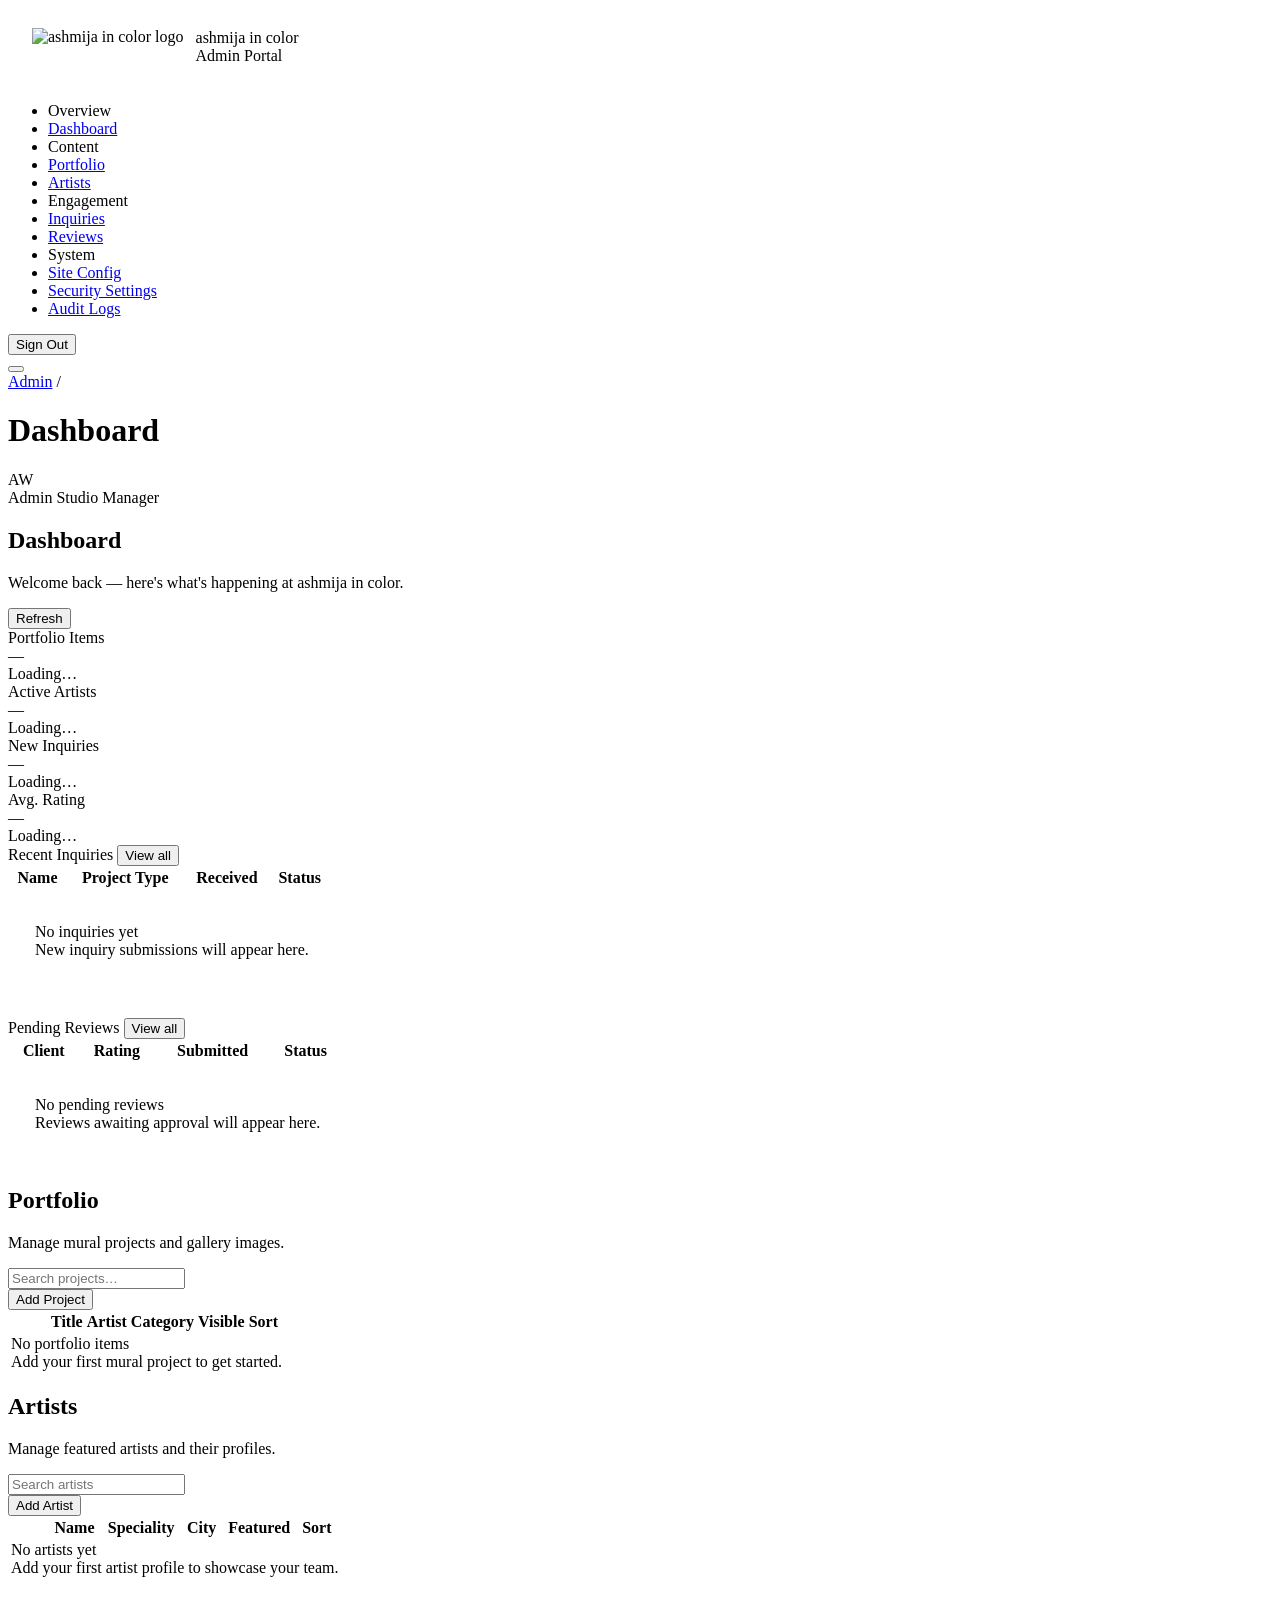
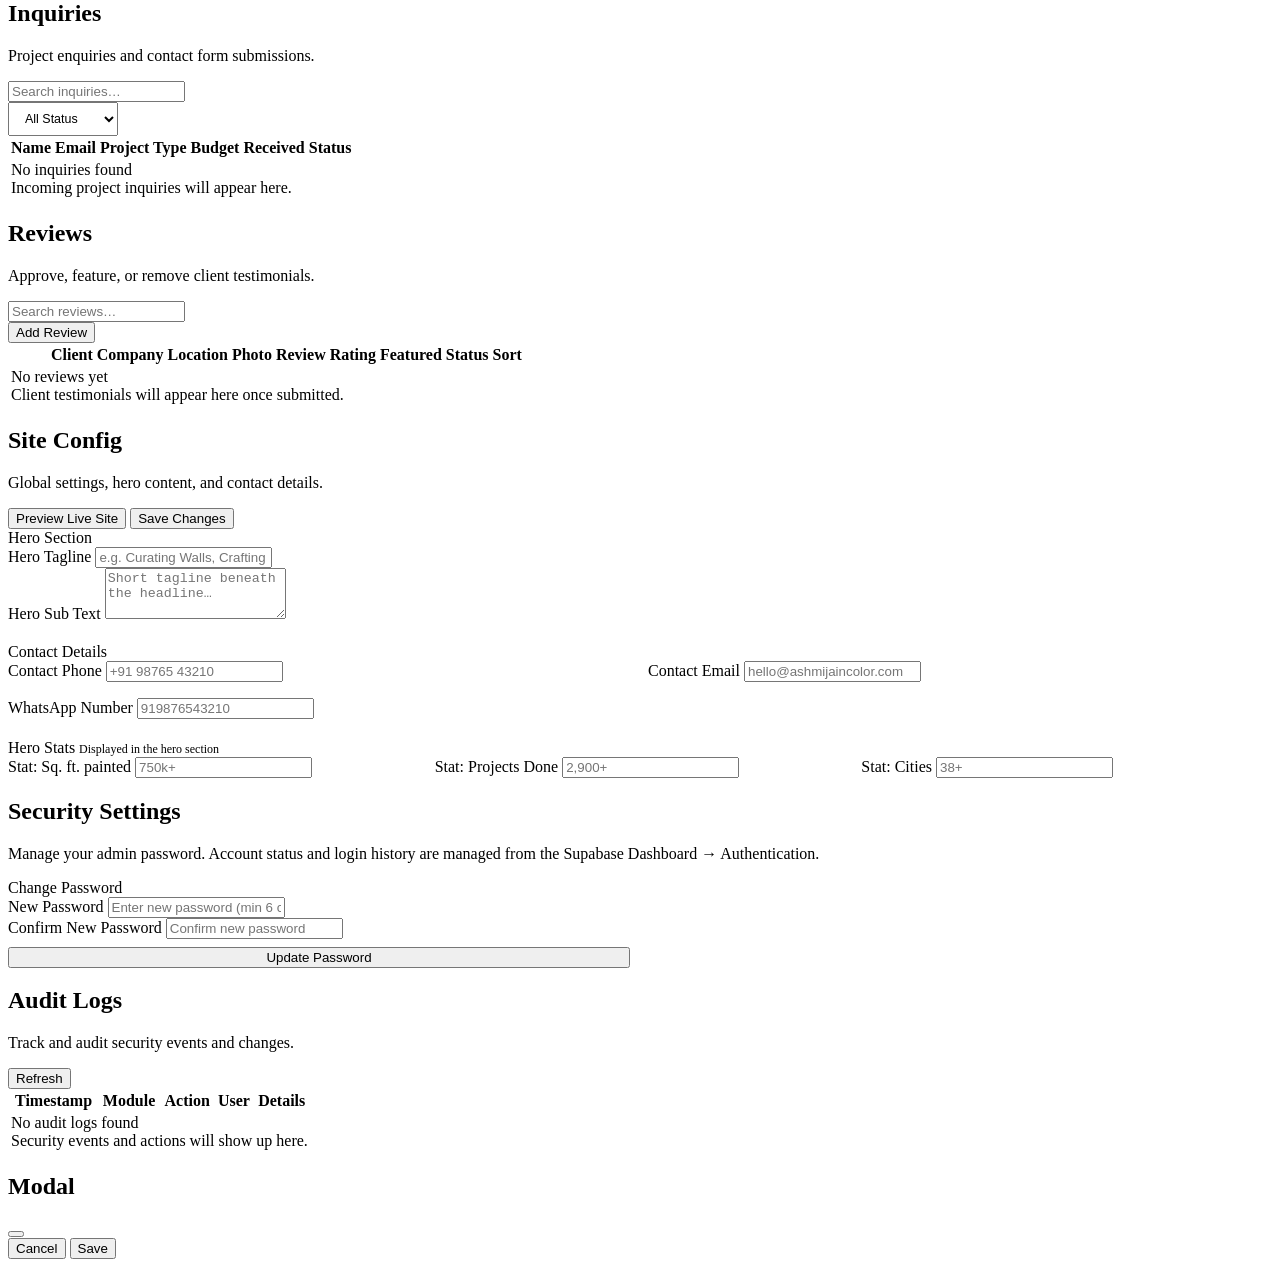
==== frontend/admin/index.html @ 66170b0a "fix: bust cache for admin reviews.js" ====
<!DOCTYPE html>
<html lang="en">
<head>
  <meta charset="UTF-8" />
  <meta name="viewport" content="width=device-width, initial-scale=1.0" />
  <title>ashmija in color Admin</title>
  <link rel="icon" type="image/png" href="../assets/images/logo.png" />

  <!-- Google Fonts -->
  <link rel="preconnect" href="https://fonts.googleapis.com" />
  <link rel="preconnect" href="https://fonts.gstatic.com" crossorigin />
  <link href="https://fonts.googleapis.com/css2?family=Outfit:wght@300;400;500;600;700&family=Playfair+Display:ital,wght@0,400;0,700;1,400;1,700&family=Space+Grotesk:wght@400;500;600;700&display=swap" rel="stylesheet" />

  <!-- Tabler Icons -->
  <link rel="stylesheet" href="https://cdn.jsdelivr.net/npm/@tabler/icons-webfont@latest/tabler-icons.min.css" />

  <!-- Quill.js -->
  <link href="https://cdn.quilljs.com/1.3.7/quill.snow.css" rel="stylesheet" />

  <!-- Cropper.js (vendored locally for manual image cropping in Add Project modal) -->
  <link href="vendor/cropper/cropper.min.css" rel="stylesheet" />

  <!-- Admin CSS -->
  <link rel="stylesheet" href="css/admin.css?v=20260620-faq-form" />

   <script src="vendor/cropper/cropper.min.js" defer></script>
</head>

<body>

  <!-- ================================================================
       LOGIN OVERLAY
       ================================================================ -->
  <div class="login-overlay" id="login-overlay" style="display:none;">
    <div class="login-card" role="main" aria-label="Admin Login">

      <div class="login-logo" style="text-align:center;">
        <img src="../assets/images/logo.png" alt="ashmija in color logo" style="height:55px;width:auto;margin-bottom:12px;display:inline-block;">
        <div class="wordmark">ashmija <span>in color</span> Admin</div>
        <div class="sub">Studio Management Portal</div>
      </div>

      <div class="login-divider"><span>sign in to continue</span></div>

      <div class="login-error" id="login-error" role="alert">
        <i class="ti ti-alert-circle"></i>
        <span id="login-error-msg">Invalid email or password.</span>
      </div>

      <!-- Login Form View -->
      <div id="login-form-view">
        <div class="login-input-wrap">
          <i class="ti ti-mail input-icon"></i>
          <input type="email" id="login-username" placeholder="Email" value="admin@ashmijaincolor.com" autocomplete="username" />
        </div>

        <div class="login-input-wrap" style="position:relative;margin-bottom:12px;">
          <i class="ti ti-lock input-icon"></i>
          <input type="password" id="login-passcode" placeholder="Enter password" autocomplete="current-password" style="padding-right:45px;" />
          <button type="button" id="btn-toggle-password" style="position:absolute;right:15px;top:50%;transform:translateY(-50%);background:none;border:none;color:var(--muted);cursor:pointer;padding:4px;display:flex;align-items:center;justify-content:center;z-index:5;" aria-label="Toggle Password Visibility">
            <i class="ti ti-eye" id="toggle-password-icon" style="font-size:1.15rem;"></i>
          </button>
        </div>

        <div style="text-align:right;margin-top:-6px;margin-bottom:18px;">
          <a href="#" id="link-forgot-passcode" style="font-size:0.8rem;color:#b8933a;text-decoration:none;font-weight:500;">Forgot Password?</a>
        </div>

        <button class="btn-login" id="btn-login" type="button">
          <i class="ti ti-login-2"></i>
          Sign In
        </button>
      </div>

      <!-- Forgot Password View (Hidden by default) -->
      <div id="forgot-passcode-view" style="display:none;text-align:left;">
        <div style="font-weight:600;margin-bottom:15px;text-align:center;font-size:1rem;color:var(--gold);">Reset Password</div>

        <div class="login-input-wrap">
          <i class="ti ti-mail input-icon"></i>
          <input type="email" id="forgot-email" placeholder="admin@ashmijaincolor.com" value="admin@ashmijaincolor.com" />
        </div>

        <button class="btn-login" id="btn-forgot-action" type="button" style="margin-top:10px;">
          Send Reset Link
        </button>

        <div style="text-align:center;margin-top:15px;">
          <a href="#" id="link-back-to-login" style="font-size:0.8rem;color:var(--muted);text-decoration:none;">Back to Login</a>
        </div>
      </div>

    </div>
  </div>
  <!-- /login-overlay -->


  <!-- ================================================================
       SIDEBAR
       ================================================================ -->
  <aside class="admin-sidebar" id="admin-sidebar" role="navigation" aria-label="Admin navigation">

    <div class="sidebar-logo" style="display:flex;align-items:center;gap:12px;padding:20px 24px;">
      <img src="../assets/images/logo.png" alt="ashmija in color logo" style="height:38px;width:auto;flex-shrink:0;">
      <div>
        <div class="logo-wordmark">ashmija <span>in color</span></div>
        <div class="logo-sub">Admin Portal</div>
      </div>
    </div>

    <nav class="sidebar-nav">
      <ul>

        <li class="nav-section-label">Overview</li>

        <li class="nav-item active" data-section="dashboard">
          <a href="#dashboard" onclick="return navigateTo('dashboard')">
            <i class="ti ti-layout-dashboard nav-icon"></i>
            Dashboard
          </a>
        </li>

        <li class="nav-section-label">Content</li>

        <li class="nav-item" data-section="portfolio">
          <a href="#portfolio" onclick="return navigateTo('portfolio')">
            <i class="ti ti-photo-video nav-icon"></i>
            Portfolio
          </a>
        </li>

        <li class="nav-item" data-section="artists">
          <a href="#artists" onclick="return navigateTo('artists')">
            <i class="ti ti-palette nav-icon"></i>
            Artists
          </a>
        </li>

        <li class="nav-section-label">Engagement</li>

        <li class="nav-item" data-section="inquiries">
          <a href="#inquiries" onclick="return navigateTo('inquiries')">
            <i class="ti ti-message-2 nav-icon"></i>
            Inquiries
            <span class="badge badge-warning" id="nav-badge-inquiries" style="margin-left:auto;padding:2px 7px;font-size:0.62rem;display:none;"></span>
          </a>
        </li>

        <li class="nav-item" data-section="reviews">
          <a href="#reviews" onclick="return navigateTo('reviews')">
            <i class="ti ti-star nav-icon"></i>
            Reviews
          </a>
        </li>


        <li class="nav-section-label">System</li>

        <li class="nav-item" data-section="config">
          <a href="#config" onclick="return navigateTo('config')">
            <i class="ti ti-settings nav-icon"></i>
            Site Config
          </a>
        </li>

        <li class="nav-item" data-section="security">
          <a href="#security" onclick="return navigateTo('security')">
            <i class="ti ti-shield-lock nav-icon"></i>
            Security Settings
          </a>
        </li>

        <li class="nav-item" data-section="audit">
          <a href="#audit" onclick="return navigateTo('audit')">
            <i class="ti ti-history nav-icon"></i>
            Audit Logs
          </a>
        </li>

      </ul>
    </nav><!-- /sidebar-nav -->

    <div class="sidebar-footer">
      <button class="btn-logout" id="btn-logout" type="button">
        <i class="ti ti-logout"></i>
        Sign Out
      </button>
    </div>

  </aside>
  <!-- /admin-sidebar -->

  <!-- Mobile sidebar overlay -->
  <div class="sidebar-overlay hidden" id="sidebar-overlay" onclick="closeSidebar()"></div>


  <!-- ================================================================
       MAIN CONTENT
       ================================================================ -->
  <main class="admin-main" id="admin-main">

    <!-- ── Topbar ── -->
    <header class="admin-topbar glass-header" role="banner">
      <div class="topbar-left">
        <button class="hamburger-btn" id="hamburger-btn" aria-label="Toggle menu" onclick="toggleSidebar()">
          <i class="ti ti-menu-2"></i>
        </button>
        <div class="admin-breadcrumbs">
          <a href="#dashboard" onclick="return navigateTo('dashboard')" class="breadcrumb-link">Admin</a>
          <span class="breadcrumb-separator">/</span>
          <h1 class="topbar-page-title current" id="topbar-title">Dashboard</h1>
        </div>
      </div>

      <div class="topbar-right">
        <div class="topbar-admin-info">
          <div class="admin-avatar" id="admin-avatar">AW</div>
          <div class="admin-name-tag">
            <span class="name" id="admin-display-name">Admin</span>
            <span class="role">Studio Manager</span>
          </div>
        </div>
      </div>
    </header>
    <!-- /admin-topbar -->


    <!-- ── Content ── -->
    <div class="admin-content" id="admin-content">

      <!-- ────────────────────────────────────────
           DASHBOARD SECTION
           ──────────────────────────────────────── -->
      <div id="section-dashboard" class="admin-section active">

        <div class="section-header">
          <div>
            <h2 class="section-title">Dashboard</h2>
            <p class="section-subtitle">Welcome back — here's what's happening at ashmija in color.</p>
          </div>
          <div class="section-actions">
            <button class="btn btn-secondary btn-sm">
              <i class="ti ti-refresh"></i> Refresh
            </button>
          </div>
        </div>

        <div class="stats-grid" id="stats-grid">
          <div class="stat-card">
            <i class="ti ti-photo stat-icon"></i>
            <div class="stat-label">Portfolio Items</div>
            <div class="stat-value" id="stat-portfolio">—</div>
            <div class="stat-delta"><i class="ti ti-trending-up"></i> Loading…</div>
          </div>
          <div class="stat-card">
            <i class="ti ti-palette stat-icon"></i>
            <div class="stat-label">Active Artists</div>
            <div class="stat-value" id="stat-artists">—</div>
            <div class="stat-delta"><i class="ti ti-trending-up"></i> Loading…</div>
          </div>
          <div class="stat-card">
            <i class="ti ti-message-2 stat-icon"></i>
            <div class="stat-label">New Inquiries</div>
            <div class="stat-value" id="stat-inquiries">—</div>
            <div class="stat-delta"><i class="ti ti-clock"></i> Loading…</div>
          </div>
          <div class="stat-card">
            <i class="ti ti-star stat-icon"></i>
            <div class="stat-label">Avg. Rating</div>
            <div class="stat-value" id="stat-rating">—</div>
            <div class="stat-delta"><i class="ti ti-trending-up"></i> Loading…</div>
          </div>
        </div>



        <div class="card" style="margin-bottom:24px;">
          <div class="card-header">
            <span class="card-title">Recent Inquiries</span>
            <button class="btn btn-ghost btn-sm" onclick="navigateTo('inquiries')">
              View all <i class="ti ti-arrow-right"></i>
            </button>
          </div>
          <div class="table-wrap">
            <table>
              <thead>
                <tr>
                  <th>Name</th>
                  <th>Project Type</th>
                  <th>Received</th>
                  <th>Status</th>
                  <th></th>
                </tr>
              </thead>
              <tbody id="dashboard-recent-inquiries">
                <tr>
                  <td colspan="5">
                    <div class="empty-state" style="padding:32px 24px;">
                      <i class="ti ti-inbox empty-icon"></i>
                      <div class="empty-title">No inquiries yet</div>
                      <div class="empty-text">New inquiry submissions will appear here.</div>
                    </div>
                  </td>
                </tr>
              </tbody>
            </table>
          </div>
        </div>

        <div class="card">
          <div class="card-header">
            <span class="card-title">Pending Reviews</span>
            <button class="btn btn-ghost btn-sm" onclick="navigateTo('reviews')">
              View all <i class="ti ti-arrow-right"></i>
            </button>
          </div>
          <div class="table-wrap">
            <table>
              <thead>
                <tr>
                  <th>Client</th>
                  <th>Rating</th>
                  <th>Submitted</th>
                  <th>Status</th>
                  <th></th>
                </tr>
              </thead>
              <tbody id="dashboard-recent-reviews">
                <tr>
                  <td colspan="5">
                    <div class="empty-state" style="padding:32px 24px;">
                      <i class="ti ti-star empty-icon"></i>
                      <div class="empty-title">No pending reviews</div>
                      <div class="empty-text">Reviews awaiting approval will appear here.</div>
                    </div>
                  </td>
                </tr>
              </tbody>
            </table>
          </div>
        </div>

      </div>
      <!-- /#section-dashboard -->

      <!-- ────────────────────────────────────────
           PORTFOLIO SECTION
           ──────────────────────────────────────── -->
      <div id="section-portfolio" class="admin-section">

        <div class="section-header">
          <div>
            <h2 class="section-title">Portfolio</h2>
            <p class="section-subtitle">Manage mural projects and gallery images.</p>
          </div>
          <div class="section-actions">
            <div class="search-bar">
              <i class="ti ti-search"></i>
              <input type="text" placeholder="Search projects…" id="portfolio-search" />
            </div>
            <button class="btn btn-primary btn-sm" id="btn-add-portfolio">
              <i class="ti ti-plus"></i> Add Project
            </button>
          </div>
        </div>

        <div class="card">
          <div class="table-wrap">
            <table>
              <thead>
                <tr>
                  <th style="width:36px;"></th>
                  <th>Title</th>
                  <th>Artist</th>
                  <th>Category</th>
                  <th>Visible</th>
                  <th>Sort</th>
                  <th></th>
                </tr>
              </thead>
              <tbody id="portfolio-table-body">
                <tr>
                  <td colspan="7">
                    <div class="empty-state">
                      <i class="ti ti-photo empty-icon"></i>
                      <div class="empty-title">No portfolio items</div>
                      <div class="empty-text">Add your first mural project to get started.</div>
                    </div>
                  </td>
                </tr>
              </tbody>
            </table>
          </div>
        </div>

      </div>
      <!-- /#section-portfolio -->

      <!-- ----------------------------------------
           ARTISTS SECTION
           ---------------------------------------- -->
      <div id="section-artists" class="admin-section">

        <div class="section-header">
          <div>
            <h2 class="section-title">Artists</h2>
            <p class="section-subtitle">Manage featured artists and their profiles.</p>
          </div>
          <div class="section-actions">
            <div class="search-bar">
              <i class="ti ti-search"></i>
              <input type="text" placeholder="Search artists" id="artists-search" />
            </div>
            <button class="btn btn-primary btn-sm" id="btn-add-artist">
              <i class="ti ti-plus"></i> Add Artist
            </button>
          </div>
        </div>

        <div class="card">
          <div class="table-wrap">
            <table>
              <thead>
                <tr>
                  <th style="width:36px;"></th>
                  <th>Name</th>
                  <th>Speciality</th>
                  <th>City</th>
                  <th>Featured</th>
                  <th>Sort</th>
                  <th></th>
                </tr>
              </thead>
              <tbody id="artists-table-body">
                <tr>
                  <td colspan="7">
                    <div class="empty-state">
                      <i class="ti ti-palette empty-icon"></i>
                      <div class="empty-title">No artists yet</div>
                      <div class="empty-text">Add your first artist profile to showcase your team.</div>
                    </div>
                  </td>
                </tr>
              </tbody>
            </table>
          </div>
        </div>

      </div>
      <!-- /#section-artists -->


      <!-- ----------------------------------------
           INQUIRIES SECTION
           ---------------------------------------- -->
      <div id="section-inquiries" class="admin-section">

        <div class="section-header">
          <div>
            <h2 class="section-title">Inquiries</h2>
            <p class="section-subtitle">Project enquiries and contact form submissions.</p>
          </div>
          <div class="section-actions">
            <div class="search-bar">
              <i class="ti ti-search"></i>
              <input type="text" placeholder="Search inquiries…" id="inquiries-search" />
            </div>
            <select class="form-select btn-sm" id="inquiries-filter" style="width:auto;padding:8px 12px;font-size:0.78rem;">
              <option value="">All Status</option>
              <option value="new">New</option>
              <option value="in_progress">In Progress</option>
              <option value="closed">Closed</option>
            </select>
          </div>
        </div>

        <div class="card">
          <div class="table-wrap">
            <table>
              <thead>
                <tr>
                  <th>Name</th>
                  <th>Email</th>
                  <th>Project Type</th>
                  <th>Budget</th>
                  <th>Received</th>
                  <th>Status</th>
                  <th></th>
                </tr>
              </thead>
              <tbody id="inquiries-table-body">
                <tr>
                  <td colspan="7">
                    <div class="empty-state">
                      <i class="ti ti-message-2 empty-icon"></i>
                      <div class="empty-title">No inquiries found</div>
                      <div class="empty-text">Incoming project inquiries will appear here.</div>
                    </div>
                  </td>
                </tr>
              </tbody>
            </table>
          </div>
        </div>

      </div>
      <!-- /#section-inquiries -->


      <!-- ────────────────────────────────────────
           REVIEWS SECTION
           ──────────────────────────────────────── -->
      <div id="section-reviews" class="admin-section">

        <div class="section-header">
          <div>
            <h2 class="section-title">Reviews</h2>
            <p class="section-subtitle">Approve, feature, or remove client testimonials.</p>
          </div>
          <div class="section-actions">
            <div class="search-bar">
              <i class="ti ti-search"></i>
              <input type="text" placeholder="Search reviews…" id="reviews-search" />
            </div>
            <button class="btn btn-primary btn-sm" id="btn-add-review">
              <i class="ti ti-plus"></i> Add Review
            </button>
          </div>
        </div>

        <div class="card">
          <div class="table-wrap">
            <table>
              <thead>
                <tr>
                  <th style="width:36px;"></th>
                  <th>Client</th>
                  <th>Company</th>
                  <th>Location</th>
                  <th>Photo</th>
                  <th>Review</th>
                  <th>Rating</th>
                  <th>Featured</th>
                  <th>Status</th>
                  <th>Sort</th>
                  <th></th>
                </tr>
              </thead>
              <tbody id="reviews-table-body">
                <tr>
                  <td colspan="11">
                    <div class="empty-state">
                      <i class="ti ti-star empty-icon"></i>
                      <div class="empty-title">No reviews yet</div>
                      <div class="empty-text">Client testimonials will appear here once submitted.</div>
                    </div>
                  </td>
                </tr>
              </tbody>
            </table>
          </div>
        </div>

      </div>
      <!-- /#section-reviews -->



      <!-- ────────────────────────────────────────
           SITE CONFIG SECTION
           ──────────────────────────────────────── -->
      <div id="section-config" class="admin-section">

        <div class="section-header">
          <div>
            <h2 class="section-title">Site Config</h2>
            <p class="section-subtitle">Global settings, hero content, and contact details.</p>
          </div>
          <div class="section-actions">
            <button class="btn btn-ghost btn-sm" id="btn-preview-live">
              <i class="ti ti-external-link"></i> Preview Live Site
            </button>
            <button class="btn btn-primary" id="btn-save-config">
              <i class="ti ti-device-floppy"></i> Save Changes
            </button>
          </div>
        </div>

        <div id="config-warning-banner" style="display:none;margin-bottom:18px;padding:14px 16px;border-left:4px solid #d4882a;background:rgba(244, 211, 98, 0.18);color:#5f4411;border-radius:12px;font-size:0.96rem;">
          You have unsaved changes
        </div>

        <div id="config-sections-container">

          <div class="card" style="margin-bottom:20px;">
            <div class="card-header">
              <span class="card-title">Hero Section</span>
            </div>
            <div class="form-group">
              <label class="form-label">Hero Tagline</label>
              <input type="text" class="form-input" id="config-hero-tagline" placeholder="e.g. Curating Walls, Crafting Ambience." />
            </div>
            <div class="form-group">
              <label class="form-label">Hero Sub Text</label>
              <textarea class="form-textarea" id="config-hero-sub" rows="3" placeholder="Short tagline beneath the headline…"></textarea>
            </div>
          </div>

          <div class="card" style="margin-bottom:20px;">
            <div class="card-header">
              <span class="card-title">Contact Details</span>
            </div>
            <div style="display:grid;grid-template-columns:1fr 1fr;gap:16px;">
              <div class="form-group">
                <label class="form-label">Contact Phone</label>
                <input type="text" class="form-input" id="config-contact-phone" placeholder="+91 98765 43210" />
              </div>
              <div class="form-group">
                <label class="form-label">Contact Email</label>
                <input type="text" class="form-input" id="config-contact-email" placeholder="hello@ashmijaincolor.com" />
              </div>
              <div class="form-group" style="grid-column:1/-1;">
                <label class="form-label">WhatsApp Number</label>
                <input type="text" class="form-input" id="config-contact-whatsapp" placeholder="919876543210" />
              </div>
            </div>
          </div>

          <div class="card">
            <div class="card-header">
              <span class="card-title">Hero Stats</span>
              <span style="font-size:0.75rem;color:var(--muted);">Displayed in the hero section</span>
            </div>
            <div style="display:grid;grid-template-columns:repeat(3,1fr);gap:16px;">
              <div class="form-group">
                <label class="form-label">Stat: Sq. ft. painted</label>
                <input type="text" class="form-input" id="config-stat-sqft" placeholder="750k+" />
              </div>
              <div class="form-group">
                <label class="form-label">Stat: Projects Done</label>
                <input type="text" class="form-input" id="config-stat-projects" placeholder="2,900+" />
              </div>
              <div class="form-group">
                <label class="form-label">Stat: Cities</label>
                <input type="text" class="form-input" id="config-stat-cities" placeholder="38+" />
              </div>
            </div>
          </div>

        </div>
        <!-- /config-sections-container -->

      </div>
      <!-- /#section-config -->

      <!-- ────────────────────────────────────────
           SECURITY SETTINGS SECTION
           ──────────────────────────────────────── -->
      <div id="section-security" class="admin-section">

        <div class="section-header">
          <div>
            <h2 class="section-title">Security Settings</h2>
            <p class="section-subtitle">Manage your admin password. Account status and login history are managed from the Supabase Dashboard → Authentication.</p>
          </div>
        </div>

        <div id="security-sections-container" style="display:grid;grid-template-columns:1fr 1fr;gap:20px;align-items:start;">

          <!-- Change Password Card -->
          <div class="card">
            <div class="card-header">
              <span class="card-title">Change Password</span>
            </div>
            <div class="form-group">
              <label class="form-label">New Password</label>
              <input type="password" class="form-input" id="sec-new-passcode" placeholder="Enter new password (min 6 characters)" />
            </div>
            <div class="form-group">
              <label class="form-label">Confirm New Password</label>
              <input type="password" class="form-input" id="sec-confirm-passcode" placeholder="Confirm new password" />
            </div>
            <button class="btn btn-primary" id="btn-change-passcode" type="button" style="width:100%;margin-top:8px;">
              <i class="ti ti-key"></i> Update Password
            </button>
          </div>

        </div>

      </div>

      <!-- ────────────────────────────────────────
           AUDIT LOG SECTION
           ──────────────────────────────────────── -->
      <div id="section-audit" class="admin-section">

        <div class="section-header">
          <div>
            <h2 class="section-title">Audit Logs</h2>
            <p class="section-subtitle">Track and audit security events and changes.</p>
          </div>
          <div class="section-actions">
            <button class="btn btn-secondary btn-sm" id="btn-refresh-audit">
              <i class="ti ti-refresh"></i> Refresh
            </button>
          </div>
        </div>

        <div class="card">
          <div class="table-wrap">
            <table>
              <thead>
                <tr>
                  <th>Timestamp</th>
                  <th>Module</th>
                  <th>Action</th>
                  <th>User</th>
                  <th>Details</th>
                </tr>
              </thead>
              <tbody id="audit-table-body">
                <tr>
                  <td colspan="5">
                    <div class="empty-state">
                      <i class="ti ti-history empty-icon"></i>
                      <div class="empty-title">No audit logs found</div>
                      <div class="empty-text">Security events and actions will show up here.</div>
                    </div>
                  </td>
                </tr>
              </tbody>
            </table>
          </div>
        </div>

      </div>
      <!-- /#section-audit -->

    </div>
    <!-- /admin-content -->

  </main>
  <!-- /admin-main -->


  <!-- ================================================================
       TOAST CONTAINER
       ================================================================ -->
  <div id="toast-container" aria-live="polite" aria-label="Notifications"></div>


  <!-- ================================================================
       GENERIC MODAL SHELL
       ================================================================ -->
  <div class="modal-overlay" id="admin-modal" role="dialog" aria-modal="true" aria-labelledby="modal-title-text">
    <div class="modal-card" id="admin-modal-card">
      <div class="modal-header">
        <h2 class="modal-title" id="modal-title-text">Modal</h2>
        <button class="modal-close" onclick="closeModal()" aria-label="Close">
          <i class="ti ti-x"></i>
        </button>
      </div>
      <div class="modal-body" id="admin-modal-body">
        <!-- Dynamic content injected by admin.js -->
      </div>
      <div class="modal-footer" id="admin-modal-footer">
        <button class="btn btn-ghost" onclick="closeModal()">Cancel</button>
        <button class="btn btn-primary" id="modal-confirm-btn">Save</button>
      </div>
    </div>
  </div>


  <!-- ================================================================
       CDN SCRIPTS
       ================================================================ -->

  <!-- SortableJS -->
  <script src="https://cdn.jsdelivr.net/npm/sortablejs@1.15.2/Sortable.min.js"></script>

  <!-- Quill.js -->
  <script src="https://cdn.quilljs.com/1.3.7/quill.min.js"></script>

  <!-- Chart.js -->
  <script src="https://cdn.jsdelivr.net/npm/chart.js"></script>

   <!-- Cropper.js (vendored locally) -->
   <script src="vendor/cropper/cropper.min.js"></script>

   <!-- ================================================================
        MODULAR SCRIPTS
        ================================================================ -->
   <script src="../js/shared/config.js?v=2"></script>
   <script src="https://cdn.jsdelivr.net/npm/@supabase/supabase-js@2"></script>
   <script src="../js/shared/supabase-client.js?v=1"></script>
  <script src="js/toast.js?v=20260709-4"></script>
  <script src="js/auth.js?v=20260709-4"></script>
  <script src="js/dashboard.js?v=20260709-4"></script>
  <script src="js/portfolio-admin.js?v=20260709-4"></script>
  <script src="js/artists-admin.js?v=20260717-1"></script>
  <script src="js/inquiries.js?v=20260717-1"></script>
  <script src="js/reviews.js?v=20260717-1"></script>
  <script src="js/config-admin.js?v=20260717-1"></script>
  <script src="js/audit.js?v=20260717-1"></script>

  <!-- ================================================================
       ADMIN BOOTSTRAP SCRIPT
       ================================================================ -->
  <script>
    /* ─── Sidebar toggle (mobile) ──────────────────────────────────── */
    function toggleSidebar() {
      const sb = document.getElementById('admin-sidebar');
      const ov = document.getElementById('sidebar-overlay');
      if (sb) sb.classList.toggle('open');
      if (ov) ov.classList.toggle('hidden');
    }
    function closeSidebar() {
      const sb = document.getElementById('admin-sidebar');
      const ov = document.getElementById('sidebar-overlay');
      if (sb) sb.classList.remove('open');
      if (ov) ov.classList.add('hidden');
    }

    /* ─── Modal ────────────────────────────────────────────────────── */
    function openModal({ title = '', bodyHTML = '', size = '', onConfirm = null, confirmLabel = 'Save' } = {}) {
      const overlay = document.getElementById('admin-modal');
      const card    = document.getElementById('admin-modal-card');
      const body    = document.getElementById('admin-modal-body');
      const footer  = document.getElementById('admin-modal-footer');
      const confirmBtn = document.getElementById('modal-confirm-btn');

      if (!overlay || !card || !body || !confirmBtn) return;

      document.getElementById('modal-title-text').textContent = title;
      body.innerHTML = bodyHTML;

      // size variant
      card.className = 'modal-card' + (size ? ' modal-' + size : '');

      // confirm handler
      if (onConfirm) {
        confirmBtn.textContent = confirmLabel;
        confirmBtn.style.display = '';
        confirmBtn.onclick = onConfirm;
      } else {
        confirmBtn.style.display = 'none';
      }

      overlay.classList.add('open');
      document.body.style.overflow = 'hidden';
    }

    function closeModal() {
      const overlay = document.getElementById('admin-modal');
      if (overlay) overlay.classList.remove('open');
      document.body.style.overflow = '';
    }

    // close on overlay backdrop click
    const adminModal = document.getElementById('admin-modal');
    if (adminModal) {
      adminModal.addEventListener('click', function(e) {
        if (e.target === this) closeModal();
      });
    }

    // close on Escape
    document.addEventListener('keydown', e => {
      if (e.key === 'Escape') closeModal();
    });
  </script>
</body>
</html>
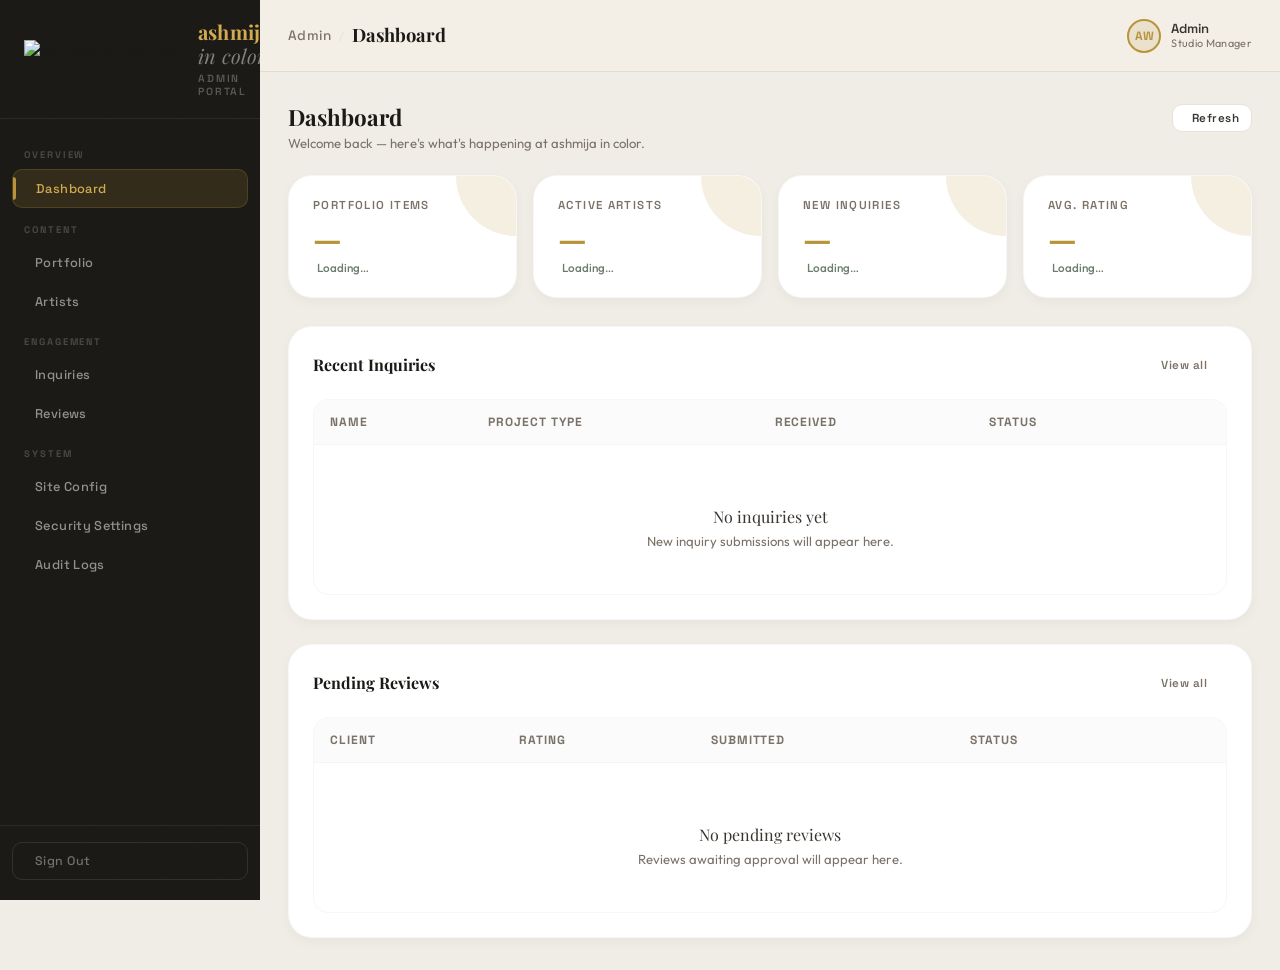
==== commit e3796fb0: "fix: make admin modal body scrollable to keep footer buttons accessible on mobile" ====
--- a/frontend/admin/index.html
+++ b/frontend/admin/index.html
@@ -21,7 +21,7 @@
   <link href="vendor/cropper/cropper.min.css" rel="stylesheet" />
 
   <!-- Admin CSS -->
-  <link rel="stylesheet" href="css/admin.css?v=20260620-faq-form" />
+  <link rel="stylesheet" href="css/admin.css?v=20260717-5" />
 
    <script src="vendor/cropper/cropper.min.js" defer></script>
 </head>
@@ -799,7 +799,7 @@
   <script src="js/portfolio-admin.js?v=20260709-4"></script>
   <script src="js/artists-admin.js?v=20260717-1"></script>
   <script src="js/inquiries.js?v=20260717-1"></script>
-  <script src="js/reviews.js?v=20260717-1"></script>
+  <script src="js/reviews.js?v=20260717-4"></script>
   <script src="js/config-admin.js?v=20260717-1"></script>
   <script src="js/audit.js?v=20260717-1"></script>
 
--- a/frontend/admin/css/admin.css
+++ b/frontend/admin/css/admin.css
@@ -0,0 +1,2143 @@
+/* ============================================================
+   ashmija in color ADMIN — admin.css
+   Shares design tokens with main site (style.css)
+   ============================================================ */
+
+@import url('https://fonts.googleapis.com/css2?family=Outfit:wght@300;400;500;600;700&family=Playfair+Display:ital,wght@0,400;0,700;1,400&family=Space+Grotesk:wght@400;500;600;700&display=swap');
+
+/* ── Root tokens (mirror main site) ── */
+:root {
+  --beige:        #f7f7f7;
+  --beige2:       #f0ede6;
+  --beige3:       #e8e2d8;
+  --ink:          #1c1a17;
+  --ink2:         #3a3530;
+  --ink3:         #5a5550;
+  --gold:         #b8933a;
+  --gold2:        #d4aa50;
+  --gold-dim:     rgba(184,147,58,0.15);
+  --sage:         #6b7c6b;
+  --muted:        #7a7268;
+  --glass:        rgba(255,252,245,0.55);
+  --glass-border: rgba(180,160,120,0.25);
+  --glass-dark:   rgba(28,26,23,0.06);
+
+  /* Admin-specific */
+  --sidebar-w:    260px;
+  --topbar-h:     72px;
+  --radius-sm:    10px;
+  --radius-md:    16px;
+  --radius-lg:    24px;
+  --shadow-sm:    0 4px 12px rgba(28,26,23,0.04);
+  --shadow-md:    0 12px 32px rgba(28,26,23,0.07);
+  --shadow-lg:    0 24px 64px rgba(28,26,23,0.11);
+  --transition:   0.3s cubic-bezier(0.2, 0.8, 0.2, 1);
+}
+
+/* ── Reset ── */
+*, *::before, *::after { margin:0; padding:0; box-sizing:border-box; }
+
+html { font-size: 16px; -webkit-font-smoothing: antialiased; }
+
+body {
+  font-family: 'Outfit', sans-serif;
+  background: var(--beige2);
+  color: var(--ink);
+  overflow-x: hidden;
+}
+
+/* ================================================================
+   SIDEBAR
+   ================================================================ */
+
+.admin-sidebar {
+  position: fixed;
+  top: 0; left: 0;
+  width: var(--sidebar-w);
+  height: 100vh;
+  background: var(--ink);
+  display: flex;
+  flex-direction: column;
+  z-index: 200;
+  transition: transform var(--transition);
+  overflow: hidden;
+}
+
+/* subtle texture stripe */
+.admin-sidebar::before {
+  content: '';
+  position: absolute;
+  inset: 0;
+  background: repeating-linear-gradient(
+    135deg,
+    transparent,
+    transparent 40px,
+    rgba(255,255,255,0.012) 40px,
+    rgba(255,255,255,0.012) 41px
+  );
+  pointer-events: none;
+}
+
+/* ── Logo ── */
+.sidebar-logo {
+  padding: 28px 24px 24px;
+  border-bottom: 1px solid rgba(255,255,255,0.07);
+  flex-shrink: 0;
+}
+
+.sidebar-logo .logo-wordmark {
+  font-family: 'Playfair Display', serif;
+  font-size: 1.25rem;
+  font-weight: 700;
+  color: var(--gold2);
+  letter-spacing: 0.01em;
+  line-height: 1.2;
+}
+
+.sidebar-logo .logo-wordmark span {
+  color: rgba(255,255,255,0.45);
+  font-weight: 400;
+  font-style: italic;
+}
+
+.sidebar-logo .logo-sub {
+  font-family: 'Space Grotesk', sans-serif;
+  font-size: 0.65rem;
+  font-weight: 600;
+  letter-spacing: 0.18em;
+  text-transform: uppercase;
+  color: rgba(255,255,255,0.28);
+  margin-top: 4px;
+}
+
+/* ── Nav ── */
+.sidebar-nav {
+  flex: 1;
+  padding: 16px 12px;
+  overflow-y: auto;
+  scrollbar-width: none;
+}
+.sidebar-nav::-webkit-scrollbar { display: none; }
+
+.sidebar-nav ul {
+  list-style: none;
+  display: flex;
+  flex-direction: column;
+  gap: 2px;
+}
+
+.sidebar-nav .nav-item a {
+  display: flex;
+  align-items: center;
+  gap: 11px;
+  padding: 10px 12px;
+  border-radius: var(--radius-sm);
+  color: rgba(255,255,255,0.52);
+  text-decoration: none;
+  font-family: 'Space Grotesk', sans-serif;
+  font-size: 0.8rem;
+  font-weight: 500;
+  letter-spacing: 0.03em;
+  transition: background var(--transition), color var(--transition);
+  position: relative;
+  white-space: nowrap;
+  overflow: hidden;
+}
+
+.sidebar-nav .nav-item a .nav-icon {
+  font-size: 1.1rem;
+  flex-shrink: 0;
+  opacity: 0.7;
+  transition: opacity var(--transition), color var(--transition);
+}
+
+.sidebar-nav .nav-item a:hover {
+  background: rgba(255,255,255,0.07);
+  color: rgba(255,255,255,0.85);
+}
+.sidebar-nav .nav-item a:hover .nav-icon { opacity: 1; }
+
+.sidebar-nav .nav-item.active a {
+  background: var(--gold-dim);
+  color: var(--gold2);
+  border: 1px solid rgba(184,147,58,0.22);
+}
+.sidebar-nav .nav-item.active a .nav-icon {
+  color: var(--gold2);
+  opacity: 1;
+}
+/* active left accent bar */
+.sidebar-nav .nav-item.active a::before {
+  content: '';
+  position: absolute;
+  left: 0; top: 20%; bottom: 20%;
+  width: 3px;
+  background: var(--gold);
+  border-radius: 0 3px 3px 0;
+}
+
+/* section label */
+.nav-section-label {
+  font-family: 'Space Grotesk', sans-serif;
+  font-size: 0.6rem;
+  font-weight: 700;
+  letter-spacing: 0.2em;
+  text-transform: uppercase;
+  color: rgba(255,255,255,0.2);
+  padding: 14px 12px 6px;
+}
+
+/* ── Logout ── */
+.sidebar-footer {
+  padding: 16px 12px 20px;
+  border-top: 1px solid rgba(255,255,255,0.07);
+  flex-shrink: 0;
+}
+
+.btn-logout {
+  display: flex;
+  align-items: center;
+  gap: 10px;
+  width: 100%;
+  padding: 10px 12px;
+  background: transparent;
+  border: 1px solid rgba(255,255,255,0.1);
+  border-radius: var(--radius-sm);
+  color: rgba(255,255,255,0.38);
+  font-family: 'Space Grotesk', sans-serif;
+  font-size: 0.78rem;
+  font-weight: 500;
+  letter-spacing: 0.04em;
+  cursor: pointer;
+  transition: background var(--transition), color var(--transition), border-color var(--transition);
+}
+.btn-logout:hover {
+  background: rgba(200,60,60,0.12);
+  border-color: rgba(200,80,80,0.3);
+  color: #e88;
+}
+.btn-logout .ti { font-size: 1rem; }
+
+/* ================================================================
+   MAIN CONTENT
+   ================================================================ */
+
+.admin-main {
+  margin-left: var(--sidebar-w);
+  min-height: 100vh;
+  display: flex;
+  flex-direction: column;
+  transition: margin-left var(--transition);
+}
+
+/* ── Topbar ── */
+.admin-topbar {
+  height: var(--topbar-h);
+  background: rgba(244, 239, 230, 0.75);
+  backdrop-filter: blur(16px);
+  -webkit-backdrop-filter: blur(16px);
+  border-bottom: 1px solid var(--glass-border);
+  display: flex;
+  align-items: center;
+  justify-content: space-between;
+  padding: 0 28px;
+  position: sticky;
+  top: 0;
+  z-index: 500;
+}
+
+.topbar-left {
+  display: flex;
+  align-items: center;
+  gap: 16px;
+}
+
+.hamburger-btn {
+  display: none;
+  background: none;
+  border: none;
+  cursor: pointer;
+  color: var(--ink2);
+  font-size: 1.4rem;
+  padding: 4px;
+  line-height: 1;
+}
+
+.topbar-page-title {
+  font-family: 'Playfair Display', serif;
+  font-size: 1.15rem;
+  font-weight: 700;
+  color: var(--ink);
+  letter-spacing: -0.01em;
+}
+
+/* Breadcrumbs navigation */
+.admin-breadcrumbs {
+  display: flex;
+  align-items: center;
+  gap: 8px;
+}
+
+.breadcrumb-link {
+  font-family: 'Space Grotesk', sans-serif;
+  font-size: 0.85rem;
+  font-weight: 500;
+  letter-spacing: 0.03em;
+  color: var(--muted);
+  text-decoration: none;
+  transition: color var(--transition);
+}
+
+.breadcrumb-link:hover {
+  color: var(--gold);
+}
+
+.breadcrumb-separator {
+  font-size: 0.8rem;
+  color: var(--beige3);
+  user-select: none;
+}
+
+.topbar-page-title.current {
+  margin: 0;
+  line-height: 1;
+}
+
+.topbar-right {
+  display: flex;
+  align-items: center;
+  gap: 20px;
+}
+
+.topbar-admin-info {
+  display: flex;
+  align-items: center;
+  gap: 10px;
+}
+
+.admin-avatar {
+  width: 34px; height: 34px;
+  border-radius: 50%;
+  background: var(--gold-dim);
+  border: 2px solid var(--gold);
+  display: flex;
+  align-items: center;
+  justify-content: center;
+  font-family: 'Space Grotesk', sans-serif;
+  font-size: 0.75rem;
+  font-weight: 700;
+  color: var(--gold);
+}
+
+.admin-name-tag {
+  display: flex;
+  flex-direction: column;
+  line-height: 1.2;
+}
+.admin-name-tag .name {
+  font-family: 'Space Grotesk', sans-serif;
+  font-size: 0.82rem;
+  font-weight: 600;
+  color: var(--ink2);
+}
+.admin-name-tag .role {
+  font-size: 0.68rem;
+  color: var(--muted);
+  letter-spacing: 0.03em;
+}
+
+/* ── Content Area ── */
+.admin-content {
+  flex: 1;
+  padding: 32px 28px;
+}
+
+/* section visibility */
+.admin-section { display: none; }
+.admin-section.active { display: block; }
+
+/* ================================================================
+   GLASS CARDS (matching main site)
+   ================================================================ */
+
+.glass-card {
+  background: #f7f3eb;
+  border: 1px solid var(--glass-border);
+  border-radius: var(--radius-lg);
+  box-shadow: var(--shadow-sm);
+}
+
+.card {
+  background: #ffffff;
+  border: 1px solid rgba(0,0,0,0.03);
+  border-radius: var(--radius-lg);
+  box-shadow: var(--shadow-sm);
+  padding: 24px;
+}
+
+.card-header {
+  display: flex;
+  align-items: center;
+  justify-content: space-between;
+  margin-bottom: 20px;
+}
+
+.card-title {
+  font-family: 'Playfair Display', serif;
+  font-size: 1rem;
+  font-weight: 700;
+  color: var(--ink);
+}
+
+/* ================================================================
+   STAT CARDS
+   ================================================================ */
+
+.stats-grid {
+  display: grid;
+  grid-template-columns: repeat(4, 1fr);
+  gap: 16px;
+  margin-bottom: 28px;
+}
+
+.stat-card {
+  background: #ffffff;
+  border: 1px solid rgba(0,0,0,0.03);
+  border-radius: var(--radius-lg);
+  padding: 22px 24px;
+  position: relative;
+  overflow: hidden;
+  box-shadow: var(--shadow-sm);
+  transition: transform var(--transition), box-shadow var(--transition);
+}
+.stat-card:hover {
+  transform: translateY(-4px);
+  box-shadow: var(--shadow-md);
+}
+
+.stat-card::after {
+  content: '';
+  position: absolute;
+  top: 0; right: 0;
+  width: 60px; height: 60px;
+  background: var(--gold-dim);
+  border-radius: 0 var(--radius-md) 0 60px;
+}
+
+.stat-label {
+  font-family: 'Space Grotesk', sans-serif;
+  font-size: 0.72rem;
+  font-weight: 600;
+  letter-spacing: 0.12em;
+  text-transform: uppercase;
+  color: var(--muted);
+  margin-bottom: 10px;
+}
+
+.stat-value {
+  font-family: 'Playfair Display', serif;
+  font-size: 2rem;
+  font-weight: 700;
+  color: var(--gold);
+  line-height: 1;
+  margin-bottom: 6px;
+}
+
+.stat-delta {
+  font-size: 0.73rem;
+  font-weight: 500;
+  color: var(--sage);
+  display: flex;
+  align-items: center;
+  gap: 4px;
+}
+.stat-delta.neg { color: #c0624a; }
+
+.stat-icon {
+  position: absolute;
+  top: 16px; right: 16px;
+  font-size: 1.3rem;
+  color: var(--gold);
+  opacity: 0.5;
+  z-index: 1;
+}
+
+/* ================================================================
+   TABLES
+   ================================================================ */
+
+.table-wrap {
+  overflow-x: auto;
+  border-radius: var(--radius-md);
+  border: 1px solid rgba(0,0,0,0.03);
+  background: #ffffff;
+}
+
+table {
+  width: 100%;
+  border-collapse: collapse;
+  font-size: 0.9rem;
+}
+
+thead {
+  background: rgba(0,0,0,0.015);
+  border-bottom: 1px solid rgba(0,0,0,0.04);
+}
+
+thead th {
+  padding: 14px 16px;
+  text-align: left;
+  font-family: 'Space Grotesk', sans-serif;
+  font-size: 0.75rem;
+  font-weight: 700;
+  letter-spacing: 0.08em;
+  text-transform: uppercase;
+  color: var(--muted);
+  white-space: nowrap;
+}
+
+tbody tr {
+  border-bottom: 1px solid rgba(0,0,0,0.03);
+  transition: background var(--transition);
+}
+tbody tr:last-child { border-bottom: none; }
+tbody tr:hover { background: rgba(184,147,58,0.03); }
+
+tbody td {
+  padding: 13px 16px;
+  color: var(--ink2);
+  vertical-align: middle;
+}
+
+/* ── Review avatars ── */
+.review-avatar-cell {
+  width: 38px;
+  height: 38px;
+  border-radius: 50%;
+  overflow: hidden;
+  display: flex;
+  align-items: center;
+  justify-content: center;
+  background: var(--beige3);
+  border: 1.5px solid var(--gold);
+  margin: 0 auto;
+}
+
+.review-avatar-cell img {
+  width: 100%;
+  height: 100%;
+  object-fit: cover;
+  display: block;
+}
+
+.review-avatar-fallback {
+  font-family: 'Space Grotesk', sans-serif;
+  font-size: 0.72rem;
+  font-weight: 700;
+  color: var(--gold);
+}
+
+.review-work-photo {
+  position: relative;
+  width: 84px;
+  height: 54px;
+  border-radius: 10px;
+  overflow: hidden;
+  border: 1px solid var(--beige3);
+  background: var(--beige2);
+  margin: 0 auto;
+}
+
+.review-work-photo img {
+  width: 100%;
+  height: 100%;
+  object-fit: cover;
+  display: block;
+}
+
+.review-work-photo-location {
+  position: absolute;
+  right: 4px;
+  bottom: 4px;
+  max-width: calc(100% - 8px);
+  padding: 2px 6px;
+  border-radius: 999px;
+  background: rgba(28, 26, 23, 0.8);
+  color: #fff;
+  font-family: 'Space Grotesk', sans-serif;
+  font-size: 0.6rem;
+  font-weight: 700;
+  line-height: 1.2;
+  text-transform: uppercase;
+  letter-spacing: 0.04em;
+  white-space: nowrap;
+  overflow: hidden;
+  text-overflow: ellipsis;
+}
+
+/* ── Status badges ── */
+.badge {
+  display: inline-flex;
+  align-items: center;
+  gap: 5px;
+  padding: 3px 10px;
+  border-radius: 100px;
+  font-family: 'Space Grotesk', sans-serif;
+  font-size: 0.68rem;
+  font-weight: 600;
+  letter-spacing: 0.06em;
+  text-transform: uppercase;
+}
+
+.badge-success  { background: rgba(100,180,100,0.12); color: #3a9a4a; border: 1px solid rgba(100,180,100,0.25); }
+.badge-warning  { background: rgba(184,147,58,0.12);  color: var(--gold); border: 1px solid rgba(184,147,58,0.25); }
+.badge-error    { background: rgba(190,80,60,0.10);   color: #c0614a; border: 1px solid rgba(190,80,60,0.2); }
+.badge-info     { background: rgba(107,124,107,0.12); color: var(--sage); border: 1px solid rgba(107,124,107,0.25); }
+.badge-neutral  { background: rgba(122,114,104,0.10); color: var(--muted); border: 1px solid rgba(122,114,104,0.2); }
+
+.badge::before {
+  content: '';
+  width: 5px; height: 5px;
+  border-radius: 50%;
+  background: currentColor;
+}
+
+/* ── Table action buttons ── */
+.tbl-actions { display: flex; gap: 6px; }
+
+.btn-icon {
+  display: inline-flex;
+  align-items: center;
+  justify-content: center;
+  width: 30px; height: 30px;
+  border-radius: var(--radius-sm);
+  border: 1px solid var(--beige3);
+  background: #fff;
+  color: var(--muted);
+  font-size: 0.9rem;
+  cursor: pointer;
+  transition: background var(--transition), color var(--transition), border-color var(--transition);
+}
+.btn-icon:hover { background: var(--gold-dim); border-color: var(--gold); color: var(--gold); }
+.btn-icon.danger:hover { background: rgba(190,80,60,0.1); border-color: rgba(190,80,60,0.3); color: #c0614a; }
+
+/* ================================================================
+   BUTTONS
+   ================================================================ */
+
+.btn {
+  display: inline-flex;
+  align-items: center;
+  gap: 7px;
+  padding: 9px 18px;
+  border-radius: var(--radius-sm);
+  font-family: 'Space Grotesk', sans-serif;
+  font-size: 0.8rem;
+  font-weight: 600;
+  letter-spacing: 0.04em;
+  cursor: pointer;
+  transition: all var(--transition);
+  border: none;
+  text-decoration: none;
+}
+
+.btn-primary {
+  background: var(--gold);
+  color: #fff;
+  box-shadow: 0 2px 8px rgba(184,147,58,0.3);
+}
+.btn-primary:hover {
+  background: var(--gold2);
+  box-shadow: 0 4px 16px rgba(184,147,58,0.4);
+  transform: translateY(-1px);
+}
+
+.btn-secondary {
+  background: #fff;
+  color: var(--ink2);
+  border: 1px solid var(--beige3);
+}
+.btn-secondary:hover {
+  background: var(--beige2);
+  border-color: var(--gold);
+  color: var(--gold);
+}
+
+.btn-ghost {
+  background: transparent;
+  color: var(--muted);
+  border: 1px solid transparent;
+}
+.btn-ghost:hover { background: var(--beige2); color: var(--ink2); }
+
+.btn-danger {
+  background: rgba(190,80,60,0.1);
+  color: #c0614a;
+  border: 1px solid rgba(190,80,60,0.2);
+}
+.btn-danger:hover {
+  background: rgba(190,80,60,0.18);
+  border-color: rgba(190,80,60,0.4);
+}
+
+.btn-sm { padding: 6px 12px; font-size: 0.73rem; }
+.btn-lg { padding: 12px 24px; font-size: 0.9rem; }
+
+/* ================================================================
+   FORM ELEMENTS
+   ================================================================ */
+
+.form-group { margin-bottom: 18px; }
+
+.form-label {
+  display: block;
+  font-family: 'Space Grotesk', sans-serif;
+  font-size: 0.75rem;
+  font-weight: 600;
+  letter-spacing: 0.07em;
+  text-transform: uppercase;
+  color: var(--ink3);
+  margin-bottom: 7px;
+}
+
+.form-input,
+.form-select,
+.form-textarea {
+  width: 100%;
+  padding: 10px 14px;
+  background: #fff;
+  border: 1.5px solid var(--beige3);
+  border-radius: var(--radius-sm);
+  font-family: 'Outfit', sans-serif;
+  font-size: 0.875rem;
+  color: var(--ink);
+  transition: border-color var(--transition), box-shadow var(--transition);
+  outline: none;
+  appearance: none;
+}
+
+.form-input:focus,
+.form-select:focus,
+.form-textarea:focus {
+  border-color: var(--gold);
+  box-shadow: 0 0 0 3px rgba(184,147,58,0.12);
+}
+
+.form-textarea {
+  resize: vertical;
+  min-height: 100px;
+  line-height: 1.6;
+}
+
+.form-hint {
+  margin-top: 5px;
+  font-size: 0.72rem;
+  color: var(--muted);
+}
+
+.review-form-grid,
+.modal-body .form-grid {
+  display: grid;
+  grid-template-columns: repeat(2, minmax(0, 1fr));
+  align-items: start;
+  gap: 18px;
+}
+
+.review-form-grid .form-group,
+.modal-body .form-grid > label {
+  display: flex;
+  flex-direction: column;
+  min-width: 0;
+  margin-bottom: 0;
+  font-family: 'Space Grotesk', sans-serif;
+  font-size: 0.75rem;
+  font-weight: 600;
+  letter-spacing: 0.07em;
+  text-transform: uppercase;
+  color: var(--ink3);
+}
+
+.review-form-grid .form-group.full,
+.modal-body .form-grid > label[style*="grid-column"] {
+  grid-column: 1 / -1;
+}
+
+.review-form-grid .form-label {
+  min-height: 18px;
+  margin-bottom: 4px;
+}
+
+.review-form-grid .form-input,
+.review-form-grid .form-select,
+.review-form-grid .form-textarea,
+.modal-body .form-grid input,
+.modal-body .form-grid select,
+.modal-body .form-grid textarea {
+  display: block;
+  width: 100%;
+  box-sizing: border-box;
+  margin-top: 4px;
+  padding: 10px 14px;
+  background: #fff;
+  border: 1.5px solid var(--beige3);
+  border-radius: var(--radius-sm);
+  font-family: 'Outfit', sans-serif;
+  font-size: 0.875rem;
+  font-weight: 400;
+  letter-spacing: 0;
+  text-transform: none;
+  color: var(--ink);
+  outline: none;
+}
+
+.review-form-grid .form-input,
+.review-form-grid .form-select,
+.modal-body .form-grid input,
+.modal-body .form-grid select {
+  height: 44px;
+  min-height: 44px;
+}
+
+.review-form-grid .form-select,
+.modal-body .form-grid select {
+  padding-top: 0;
+  padding-bottom: 0;
+}
+
+.review-rating-picker {
+  display: grid;
+  grid-template-columns: repeat(5, minmax(0, 1fr));
+  gap: 8px;
+  width: 100%;
+  margin-top: 4px;
+}
+
+.review-rating-star {
+  display: inline-flex;
+  flex-direction: column;
+  align-items: center;
+  justify-content: center;
+  gap: 4px;
+  min-height: 44px;
+  padding: 8px 0;
+  border: 1.5px solid var(--beige3);
+  border-radius: var(--radius-sm);
+  background: #fff;
+  color: var(--ink3);
+  cursor: pointer;
+  transition: border-color var(--transition), box-shadow var(--transition), transform var(--transition), color var(--transition);
+}
+
+.review-rating-star i {
+  font-size: 1rem;
+  color: var(--gold);
+}
+
+.review-rating-star span {
+  font-family: 'Space Grotesk', sans-serif;
+  font-size: 0.72rem;
+  font-weight: 600;
+  letter-spacing: 0.04em;
+}
+
+.review-rating-star:hover,
+.review-rating-star:focus-visible,
+.review-rating-star.selected {
+  border-color: var(--gold);
+  box-shadow: 0 0 0 3px rgba(184,147,58,0.12);
+  color: var(--ink);
+  transform: translateY(-1px);
+}
+
+.review-stars {
+  display: inline-flex;
+  align-items: center;
+  gap: 2px;
+  color: var(--gold);
+}
+
+.review-stars i {
+  font-size: 0.9rem;
+}
+
+.review-form-grid .form-textarea,
+.modal-body .form-grid textarea {
+  min-height: 140px;
+  padding-top: 12px;
+  resize: none;
+  line-height: 1.6;
+}
+
+.modal-body .form-grid input:focus,
+.modal-body .form-grid select:focus,
+.modal-body .form-grid textarea:focus {
+  border-color: var(--gold);
+  box-shadow: 0 0 0 3px rgba(184,147,58,0.12);
+}
+
+.faq-form-grid {
+  display: grid;
+  grid-template-columns: 1fr;
+  gap: 18px;
+  width: 100%;
+}
+
+.faq-form-grid .form-group {
+  min-width: 0;
+  width: 100%;
+  margin-bottom: 0;
+}
+
+.faq-form-grid .form-group.full {
+  grid-column: 1 / -1;
+}
+
+.faq-form-grid .form-label {
+  display: block;
+  margin-bottom: 6px;
+}
+
+.faq-form-grid .form-input {
+  width: 100%;
+  height: 44px;
+  box-sizing: border-box;
+}
+
+.faq-editor {
+  width: 100%;
+  min-height: 240px;
+  margin-top: 4px;
+  background: #fff;
+  border: 1.5px solid var(--beige3);
+  border-radius: var(--radius-sm);
+  overflow: hidden;
+  box-sizing: border-box;
+}
+/* ── Quill editor overrides ── */
+.ql-toolbar {
+  border: 1.5px solid var(--beige3) !important;
+  border-bottom: none !important;
+  border-radius: var(--radius-sm) var(--radius-sm) 0 0 !important;
+  background: var(--beige2) !important;
+}
+.ql-container {
+  border: 1.5px solid var(--beige3) !important;
+  border-radius: 0 0 var(--radius-sm) var(--radius-sm) !important;
+  font-family: 'Outfit', sans-serif !important;
+  font-size: 0.875rem !important;
+}
+.ql-container:focus-within,
+.ql-toolbar:has(+ .ql-container:focus-within) {
+  border-color: var(--gold) !important;
+}
+
+/* ================================================================
+   LOGIN OVERLAY
+   ================================================================ */
+
+.login-overlay {
+  position: fixed;
+  inset: 0;
+  z-index: 9999;
+  background: var(--beige);
+  background-image:
+    radial-gradient(ellipse 60% 60% at 20% 80%, rgba(184,147,58,0.08) 0%, transparent 60%),
+    radial-gradient(ellipse 50% 50% at 80% 20%, rgba(107,124,107,0.06) 0%, transparent 60%);
+  display: flex;
+  align-items: center;
+  justify-content: center;
+  padding: 24px;
+}
+
+/* decorative diagonal lines */
+.login-overlay::before {
+  content: '';
+  position: absolute;
+  inset: 0;
+  background: repeating-linear-gradient(
+    -45deg,
+    transparent,
+    transparent 60px,
+    rgba(184,147,58,0.025) 60px,
+    rgba(184,147,58,0.025) 61px
+  );
+  pointer-events: none;
+}
+
+.login-card {
+  position: relative;
+  z-index: 1;
+  width: 100%;
+  max-width: 420px;
+  background: #f7f3eb;
+  border: 1px solid var(--glass-border);
+  border-radius: var(--radius-lg);
+  box-shadow: var(--shadow-lg);
+  padding: 44px 40px 40px;
+  animation: loginFadeIn 0.5s ease both;
+}
+
+@keyframes loginFadeIn {
+  from { opacity: 0; transform: translateY(20px) scale(0.98); }
+  to   { opacity: 1; transform: translateY(0) scale(1); }
+}
+
+.login-logo {
+  text-align: center;
+  margin-bottom: 32px;
+}
+
+.login-logo .wordmark {
+  font-family: 'Playfair Display', serif;
+  font-size: 1.6rem;
+  font-weight: 700;
+  color: var(--ink);
+  letter-spacing: -0.01em;
+}
+.login-logo .wordmark span { color: var(--gold); }
+
+.login-logo .sub {
+  font-family: 'Space Grotesk', sans-serif;
+  font-size: 0.65rem;
+  font-weight: 700;
+  letter-spacing: 0.22em;
+  text-transform: uppercase;
+  color: var(--muted);
+  margin-top: 5px;
+}
+
+.login-divider {
+  display: flex;
+  align-items: center;
+  gap: 12px;
+  margin-bottom: 28px;
+}
+.login-divider::before,
+.login-divider::after {
+  content: '';
+  flex: 1;
+  height: 1px;
+  background: var(--glass-border);
+}
+.login-divider span {
+  font-family: 'Playfair Display', serif;
+  font-style: italic;
+  font-size: 0.8rem;
+  color: var(--muted);
+}
+
+.login-input-wrap {
+  position: relative;
+  margin-bottom: 14px;
+}
+
+.login-input-wrap .input-icon {
+  position: absolute;
+  left: 13px;
+  top: 50%;
+  transform: translateY(-50%);
+  font-size: 1rem;
+  color: var(--muted);
+  pointer-events: none;
+}
+
+.login-input-wrap input {
+  width: 100%;
+  padding: 11px 14px 11px 38px;
+  background: rgba(255,255,255,0.75);
+  border: 1.5px solid var(--glass-border);
+  border-radius: var(--radius-sm);
+  font-family: 'Outfit', sans-serif;
+  font-size: 0.9rem;
+  color: var(--ink);
+  transition: border-color var(--transition), box-shadow var(--transition);
+  outline: none;
+}
+.login-input-wrap input:focus {
+  border-color: var(--gold);
+  box-shadow: 0 0 0 3px rgba(184,147,58,0.12);
+  background: rgba(255,255,255,0.95);
+}
+.login-input-wrap input::placeholder { color: var(--muted); opacity: 0.7; }
+
+.btn-login {
+  display: flex;
+  align-items: center;
+  justify-content: center;
+  gap: 8px;
+  width: 100%;
+  padding: 13px;
+  background: var(--gold);
+  border: none;
+  border-radius: var(--radius-sm);
+  font-family: 'Space Grotesk', sans-serif;
+  font-size: 0.85rem;
+  font-weight: 700;
+  letter-spacing: 0.08em;
+  text-transform: uppercase;
+  color: #fff;
+  cursor: pointer;
+  margin-top: 8px;
+  box-shadow: 0 4px 16px rgba(184,147,58,0.35);
+  transition: all var(--transition);
+}
+.btn-login:hover {
+  background: var(--gold2);
+  box-shadow: 0 6px 24px rgba(184,147,58,0.45);
+  transform: translateY(-1px);
+}
+.btn-login:active { transform: translateY(0); }
+
+.login-error {
+  display: none;
+  background: rgba(190,80,60,0.08);
+  border: 1px solid rgba(190,80,60,0.25);
+  border-radius: var(--radius-sm);
+  padding: 10px 14px;
+  font-size: 0.8rem;
+  color: #c0614a;
+  margin-bottom: 14px;
+}
+.login-error.show { display: flex; align-items: center; gap: 8px; }
+
+/* ================================================================
+   TOAST NOTIFICATIONS
+   ================================================================ */
+
+#toast-container {
+  position: fixed;
+  top: 20px;
+  right: 20px;
+  z-index: 10000;
+  display: flex;
+  flex-direction: column;
+  gap: 8px;
+  pointer-events: none;
+}
+
+.toast {
+  display: flex;
+  align-items: center;
+  gap: 11px;
+  padding: 13px 18px;
+  background: #fff;
+  border-radius: var(--radius-md);
+  box-shadow: var(--shadow-md);
+  border-left: 4px solid var(--gold);
+  min-width: 280px;
+  max-width: 380px;
+  pointer-events: auto;
+  animation: toastIn 0.35s cubic-bezier(0.34,1.56,0.64,1) both;
+}
+
+@keyframes toastIn {
+  from { opacity: 0; transform: translateX(60px) scale(0.9); }
+  to   { opacity: 1; transform: translateX(0) scale(1); }
+}
+
+@keyframes toastOut {
+  from { opacity: 1; transform: translateX(0) scale(1); }
+  to   { opacity: 0; transform: translateX(60px) scale(0.9); }
+}
+
+.toast.hiding { animation: toastOut 0.25s ease both; }
+
+.toast-icon {
+  font-size: 1.1rem;
+  flex-shrink: 0;
+}
+
+.toast-body { flex: 1; }
+
+.toast-title {
+  font-family: 'Space Grotesk', sans-serif;
+  font-size: 0.8rem;
+  font-weight: 700;
+  color: var(--ink);
+  margin-bottom: 2px;
+}
+
+.toast-msg {
+  font-size: 0.78rem;
+  color: var(--muted);
+  line-height: 1.4;
+}
+
+.toast-close {
+  background: none;
+  border: none;
+  cursor: pointer;
+  color: var(--muted);
+  font-size: 1rem;
+  padding: 2px;
+  line-height: 1;
+  opacity: 0.6;
+  transition: opacity var(--transition);
+  flex-shrink: 0;
+}
+.toast-close:hover { opacity: 1; }
+
+/* variants */
+.toast.toast-success { border-left-color: #3a9a4a; }
+.toast.toast-success .toast-icon { color: #3a9a4a; }
+
+.toast.toast-error { border-left-color: #c0614a; }
+.toast.toast-error .toast-icon { color: #c0614a; }
+
+.toast.toast-info { border-left-color: var(--gold); }
+.toast.toast-info .toast-icon { color: var(--gold); }
+
+.toast.toast-warning { border-left-color: #d4882a; }
+.toast.toast-warning .toast-icon { color: #d4882a; }
+
+/* ================================================================
+   MODAL
+   ================================================================ */
+
+.modal-overlay {
+  position: fixed;
+  inset: 0;
+  z-index: 8000;
+  background: rgba(28,26,23,0.55);
+  display: flex;
+  align-items: center;
+  justify-content: center;
+  padding: 24px;
+  opacity: 0;
+  pointer-events: none;
+  transition: opacity var(--transition);
+}
+.modal-overlay.open {
+  opacity: 1;
+  pointer-events: auto;
+}
+
+.modal-card {
+  background: #fff;
+  border-radius: var(--radius-lg);
+  box-shadow: var(--shadow-lg);
+  width: 100%;
+  max-width: 560px;
+  max-height: 90vh;
+  overflow: hidden;
+  display: flex;
+  flex-direction: column;
+  transform: translateY(20px) scale(0.97);
+  transition: transform var(--transition);
+}
+.modal-overlay.open .modal-card {
+  transform: translateY(0) scale(1);
+}
+
+.modal-card.modal-sm { max-width: 400px; }
+.modal-card.modal-lg { max-width: 760px; }
+
+.modal-header {
+  display: flex;
+  align-items: center;
+  justify-content: space-between;
+  padding: 24px 28px 0;
+  margin-bottom: 20px;
+  flex-shrink: 0;
+}
+
+.modal-title {
+  font-family: 'Playfair Display', serif;
+  font-size: 1.2rem;
+  font-weight: 700;
+  color: var(--ink);
+}
+
+.modal-close {
+  display: flex;
+  align-items: center;
+  justify-content: center;
+  width: 32px; height: 32px;
+  border: 1px solid var(--beige3);
+  border-radius: 50%;
+  background: none;
+  color: var(--muted);
+  font-size: 1rem;
+  cursor: pointer;
+  transition: all var(--transition);
+  flex-shrink: 0;
+}
+.modal-close:hover { background: var(--beige2); color: var(--ink2); border-color: var(--ink3); }
+
+.modal-body {
+  padding: 0 28px 24px;
+  overflow-y: auto;
+  overflow-x: hidden;
+  scrollbar-gutter: stable;
+  flex: 1 1 auto;
+  min-height: 0;
+}
+
+.modal-footer {
+  display: flex;
+  align-items: center;
+  justify-content: flex-end;
+  gap: 10px;
+  padding: 18px 28px;
+  border-top: 1px solid var(--beige3);
+  background: var(--beige2);
+  border-radius: 0 0 var(--radius-lg) var(--radius-lg);
+  flex-shrink: 0;
+}
+
+/* ================================================================
+   ARTISTS SHOWCASE
+   ================================================================ */
+
+#artists-section {
+  position: relative;
+  padding: 5.5rem 2.5rem;
+  background:
+    radial-gradient(circle at top left, rgba(184,147,58,0.08), transparent 38%),
+    radial-gradient(circle at bottom right, rgba(107,124,107,0.08), transparent 34%),
+    linear-gradient(180deg, #fbf8f1 0%, #f5efe5 100%);
+  overflow: hidden;
+}
+
+#artists-section .foliage-decor {
+  position: absolute;
+  inset: 0;
+  pointer-events: none;
+  opacity: 0.35;
+}
+
+#artists-section .creators-header,
+#artists-section .creators-grid-new {
+  width: min(100%, 1180px);
+  margin-left: auto;
+  margin-right: auto;
+}
+
+#artists-section .creators-header {
+  display: flex;
+  align-items: flex-end;
+  justify-content: space-between;
+  gap: 1.6rem;
+  margin-bottom: 1.8rem;
+  position: relative;
+  z-index: 1;
+}
+
+#artists-section .creators-header-left {
+  flex: 1 1 auto;
+  min-width: 0;
+}
+
+#artists-section .sec-title-main,
+#artists-section .sec-title-sub {
+  margin: 0;
+}
+
+#artists-section .sec-title-main {
+  font-family: 'Space Grotesk', sans-serif;
+  font-size: 0.9rem;
+  font-weight: 700;
+  letter-spacing: 0.22em;
+  text-transform: uppercase;
+  color: var(--gold);
+  margin-bottom: 0.55rem;
+}
+
+#artists-section .sec-title-sub {
+  font-family: 'Playfair Display', serif;
+  font-size: clamp(2.4rem, 4vw, 3.8rem);
+  line-height: 1;
+  color: var(--ink);
+  margin-bottom: 0.8rem;
+}
+
+#artists-section .accent-line {
+  width: 100px;
+  height: 4px;
+  border-radius: 999px;
+  background: var(--gold);
+}
+
+#artists-section .creators-header-right {
+  flex: 0 1 520px;
+  display: flex;
+  flex-direction: column;
+  align-items: flex-start;
+  gap: 1rem;
+}
+
+#artists-section .creators-lead-desc {
+  font-size: 0.96rem;
+  line-height: 1.7;
+  color: var(--muted);
+  margin: 0;
+}
+
+#artists-section .btn-read-more {
+  padding: 0.9rem 1.5rem;
+  border: none;
+  border-radius: 999px;
+  background: linear-gradient(135deg, var(--gold), var(--gold2));
+  color: #fff;
+  font-family: 'Space Grotesk', sans-serif;
+  font-size: 0.75rem;
+  font-weight: 700;
+  letter-spacing: 0.14em;
+  text-transform: uppercase;
+  cursor: pointer;
+  box-shadow: 0 10px 22px rgba(184,147,58,0.22);
+  transition: transform var(--transition), box-shadow var(--transition), filter var(--transition);
+}
+
+#artists-section .btn-read-more:hover {
+  transform: translateY(-2px);
+  box-shadow: 0 14px 26px rgba(184,147,58,0.28);
+  filter: brightness(1.02);
+}
+
+#artists-section .creators-grid-new {
+  display: grid;
+  grid-template-columns: 1fr;
+  gap: 1.35rem;
+  position: relative;
+  z-index: 1;
+}
+
+#artists-section .creator-card {
+  position: relative;
+  display: grid;
+  grid-template-columns: minmax(0, 1.12fr) minmax(280px, 0.88fr);
+  align-items: stretch;
+  width: 100%;
+  min-height: 250px;
+  padding: 0;
+  border-radius: 30px;
+  overflow: hidden;
+  background: linear-gradient(180deg, #fcfaf6 0%, #f4efe6 100%);
+  border: 1px solid #eadfce;
+  box-shadow: 0 14px 32px rgba(28,26,23,0.08);
+  cursor: pointer;
+  transition: transform 0.35s ease, box-shadow 0.35s ease;
+}
+
+#artists-section .creator-card::before {
+  content: '';
+  position: absolute;
+  inset: auto -18px -18px auto;
+  width: 96px;
+  height: 96px;
+  border-radius: 48% 52% 60% 40% / 45% 45% 55% 55%;
+  background: radial-gradient(circle at 35% 30%, rgba(184,147,58,0.22), rgba(184,147,58,0.03) 72%);
+  pointer-events: none;
+}
+
+#artists-section .creator-card:hover {
+  transform: translateY(-6px);
+  box-shadow: 0 22px 44px rgba(28,26,23,0.12);
+}
+
+#artists-section .creator-card:hover .creator-card-img img {
+  transform: scale(1.04);
+}
+
+#artists-section .creator-card-img {
+  order: 2;
+  position: relative;
+  min-height: 250px;
+  height: 100%;
+  display: flex;
+  align-items: center;
+  justify-content: center;
+  padding: 1rem 1.2rem 1rem 0.6rem;
+  overflow: hidden;
+  border: none;
+  border-radius: 0;
+  background:
+    radial-gradient(circle at 30% 25%, rgba(184,147,58,0.16), transparent 42%),
+    linear-gradient(180deg, rgba(255,255,255,0.6), rgba(184,147,58,0.04));
+}
+
+#artists-section .creator-card-img img {
+  position: static;
+  width: clamp(180px, 22vw, 280px);
+  height: clamp(180px, 22vw, 280px);
+  max-width: none;
+  object-fit: cover;
+  object-position: var(--photo-pos, center 20%);
+  border-radius: 48% 52% 58% 42% / 46% 44% 56% 54%;
+  box-shadow: 0 12px 24px rgba(28,26,23,0.12);
+  transition: transform 0.55s ease;
+}
+
+#artists-section .creator-card-hover-overlay {
+  display: none;
+}
+
+#artists-section .creator-card-info {
+  order: 1;
+  display: flex;
+  flex-direction: column;
+  justify-content: center;
+  align-items: flex-start;
+  text-align: left;
+  padding: 1.8rem 1.9rem 1.8rem 2.1rem;
+}
+
+#artists-section .creator-card-name {
+  font-family: 'Playfair Display', serif;
+  font-size: clamp(1.45rem, 2.15vw, 2.15rem);
+  line-height: 1.03;
+  color: var(--ink);
+  text-transform: none;
+  letter-spacing: 0;
+  margin: 0 0 0.35rem;
+}
+
+#artists-section .creator-card-role {
+  font-family: 'Space Grotesk', sans-serif;
+  font-size: 0.78rem;
+  font-weight: 700;
+  letter-spacing: 0.12em;
+  text-transform: uppercase;
+  color: var(--gold);
+  margin-bottom: 0.85rem;
+}
+
+#artists-section .creator-card-divider {
+  width: 34px;
+  height: 3px;
+  border-radius: 999px;
+  background: var(--gold);
+  margin-bottom: 0.95rem;
+}
+
+#artists-section .creator-card-desc {
+  max-width: 32ch;
+  margin: 0 0 1rem;
+  font-size: 0.94rem;
+  line-height: 1.65;
+  color: var(--ink2);
+}
+
+#artists-section .creator-card-social {
+  display: flex;
+  align-items: center;
+  gap: 0.6rem;
+}
+
+#artists-section .creator-card-social .social-icon {
+  width: 34px;
+  height: 34px;
+  border-radius: 50%;
+  display: inline-flex;
+  align-items: center;
+  justify-content: center;
+  border: 1px solid rgba(184,147,58,0.24);
+  background: rgba(255,255,255,0.8);
+  color: var(--ink2);
+  box-shadow: 0 8px 18px rgba(28,26,23,0.08);
+  transition: transform 0.22s ease, background 0.22s ease, color 0.22s ease, border-color 0.22s ease;
+}
+
+#artists-section .creator-card-social .social-icon:hover {
+  transform: translateY(-2px);
+  background: rgba(184,147,58,0.12);
+  color: var(--gold);
+  border-color: rgba(184,147,58,0.42);
+}
+
+@media (max-width: 1100px) {
+  #artists-section .creator-card {
+    grid-template-columns: minmax(0, 1fr) minmax(240px, 0.9fr);
+  }
+
+  #artists-section .creator-card-info {
+    padding: 1.5rem 1.5rem 1.5rem 1.7rem;
+  }
+}
+
+@media (max-width: 860px) {
+  #artists-section {
+    padding: 4.5rem 1.2rem;
+  }
+
+  #artists-section .creators-header {
+    flex-direction: column;
+    align-items: flex-start;
+    margin-bottom: 1.4rem;
+  }
+
+  #artists-section .creators-header-right {
+    flex-basis: auto;
+    width: 100%;
+  }
+
+  #artists-section .creator-card {
+    grid-template-columns: 1fr;
+    min-height: 0;
+    max-width: 760px;
+    margin: 0 auto;
+  }
+
+  #artists-section .creator-card-img {
+    order: 1;
+    min-height: 260px;
+    padding: 1.35rem 1.35rem 0;
+    border-bottom: 1px solid rgba(234,223,206,0.85);
+  }
+
+  #artists-section .creator-card-img img {
+    width: min(72vw, 250px);
+    height: min(72vw, 250px);
+  }
+
+  #artists-section .creator-card-info {
+    order: 2;
+    align-items: center;
+    text-align: center;
+    padding: 1.45rem 1.2rem 1.6rem;
+  }
+
+  #artists-section .creator-card-desc {
+    max-width: none;
+  }
+
+  #artists-section .creator-card-divider {
+    margin-left: auto;
+    margin-right: auto;
+  }
+
+  #artists-section .creator-card-social {
+    justify-content: center;
+  }
+}
+
+#admin-modal .artist-profile-modal {
+  display: grid;
+  grid-template-columns: minmax(0, 1.05fr) minmax(240px, 0.95fr);
+  gap: 1.4rem;
+  align-items: center;
+}
+
+#admin-modal .artist-profile-copy {
+  min-width: 0;
+}
+
+#admin-modal .artist-profile-name {
+  font-family: 'Playfair Display', serif;
+  font-size: clamp(1.6rem, 3vw, 2.5rem);
+  line-height: 1.05;
+  color: var(--ink);
+  margin: 0 0 0.45rem;
+}
+
+#admin-modal .artist-profile-role {
+  font-family: 'Space Grotesk', sans-serif;
+  font-size: 0.78rem;
+  font-weight: 700;
+  letter-spacing: 0.14em;
+  text-transform: uppercase;
+  color: var(--gold);
+  margin-bottom: 1rem;
+}
+
+#admin-modal .artist-profile-bio {
+  font-size: 0.96rem;
+  line-height: 1.7;
+  color: var(--ink2);
+  margin: 0 0 1.1rem;
+}
+
+#admin-modal .artist-profile-stats {
+  display: flex;
+  flex-wrap: wrap;
+  gap: 0.5rem;
+}
+
+#admin-modal .artist-profile-stat {
+  display: inline-flex;
+  align-items: center;
+  gap: 6px;
+  padding: 0.42rem 0.72rem;
+  border-radius: 999px;
+  border: 1px solid rgba(184,147,58,0.24);
+  background: rgba(184,147,58,0.08);
+  color: var(--ink2);
+  font-family: 'Space Grotesk', sans-serif;
+  font-size: 0.7rem;
+  font-weight: 600;
+  letter-spacing: 0.03em;
+}
+
+#admin-modal .artist-profile-portrait {
+  display: flex;
+  justify-content: center;
+}
+
+#admin-modal .artist-profile-portrait-inner {
+  width: min(100%, 320px);
+  aspect-ratio: 1 / 1.1;
+  overflow: hidden;
+  border-radius: 48% 52% 58% 42% / 46% 44% 56% 54%;
+  box-shadow: 0 18px 30px rgba(28,26,23,0.12);
+  background: radial-gradient(circle at 30% 25%, rgba(184,147,58,0.18), rgba(184,147,58,0.04) 72%);
+}
+
+#admin-modal .artist-profile-portrait-inner img {
+  width: 100%;
+  height: 100%;
+  object-fit: cover;
+  display: block;
+}
+
+@media (max-width: 720px) {
+  #admin-modal .artist-profile-modal {
+    grid-template-columns: 1fr;
+  }
+
+  #admin-modal .artist-profile-portrait {
+    order: 1;
+  }
+
+  #admin-modal .artist-profile-copy {
+    order: 2;
+    text-align: center;
+  }
+
+  #admin-modal .artist-profile-stats {
+    justify-content: center;
+  }
+}
+
+/* ================================================================
+   SECTION HEADER UTILITY
+   ================================================================ */
+
+.section-header {
+  display: flex;
+  align-items: flex-start;
+  justify-content: space-between;
+  margin-bottom: 24px;
+  flex-wrap: wrap;
+  gap: 12px;
+}
+
+.section-title {
+  font-family: 'Playfair Display', serif;
+  font-size: 1.4rem;
+  font-weight: 700;
+  color: var(--ink);
+  line-height: 1.2;
+}
+
+.section-subtitle {
+  font-size: 0.82rem;
+  color: var(--muted);
+  margin-top: 4px;
+}
+
+.section-actions {
+  display: flex;
+  align-items: center;
+  gap: 8px;
+  flex-shrink: 0;
+}
+
+/* ── search bar ── */
+.search-bar {
+  display: flex;
+  align-items: center;
+  gap: 8px;
+  background: #fff;
+  border: 1.5px solid var(--beige3);
+  border-radius: var(--radius-sm);
+  padding: 8px 12px;
+  width: 220px;
+  transition: border-color var(--transition);
+}
+.search-bar:focus-within { border-color: var(--gold); }
+.search-bar .ti { color: var(--muted); font-size: 0.9rem; }
+.search-bar input {
+  border: none;
+  outline: none;
+  font-family: 'Outfit', sans-serif;
+  font-size: 0.82rem;
+  color: var(--ink);
+  background: transparent;
+  width: 100%;
+}
+.search-bar input::placeholder { color: var(--muted); opacity: 0.7; }
+
+/* ── empty state ── */
+.empty-state {
+  display: flex;
+  flex-direction: column;
+  align-items: center;
+  justify-content: center;
+  padding: 60px 24px;
+  text-align: center;
+}
+.empty-state .empty-icon {
+  font-size: 2.5rem;
+  color: var(--beige3);
+  margin-bottom: 16px;
+}
+.empty-state .empty-title {
+  font-family: 'Playfair Display', serif;
+  font-size: 1rem;
+  color: var(--ink2);
+  margin-bottom: 6px;
+}
+.empty-state .empty-text {
+  font-size: 0.82rem;
+  color: var(--muted);
+  max-width: 280px;
+}
+
+/* ── loading spinner ── */
+.spinner {
+  display: inline-block;
+  width: 20px; height: 20px;
+  border: 2px solid var(--beige3);
+  border-top-color: var(--gold);
+  border-radius: 50%;
+  animation: spin 0.7s linear infinite;
+}
+@keyframes spin { to { transform: rotate(360deg); } }
+
+/* ── image upload zone ── */
+.upload-zone {
+  border: 2px dashed var(--beige3);
+  border-radius: var(--radius-md);
+  padding: 32px;
+  text-align: center;
+  cursor: pointer;
+  transition: border-color var(--transition), background var(--transition);
+}
+.upload-zone:hover,
+.upload-zone.drag-over {
+  border-color: var(--gold);
+  background: var(--gold-dim);
+}
+.upload-zone .ti {
+  font-size: 2rem;
+  color: var(--muted);
+  margin-bottom: 10px;
+  display: block;
+}
+.upload-zone p {
+  font-size: 0.82rem;
+  color: var(--muted);
+}
+.upload-zone strong { color: var(--gold); }
+
+/* ── sortable drag handle ── */
+.drag-handle {
+  cursor: grab;
+  color: var(--muted);
+  font-size: 1rem;
+  padding: 4px;
+  opacity: 0.5;
+  transition: opacity var(--transition);
+}
+.drag-handle:hover,
+tr.sortable-chosen .drag-handle { opacity: 1; cursor: grabbing; }
+
+tr.sortable-chosen { background: rgba(184,147,58,0.05) !important; box-shadow: var(--shadow-sm); }
+tr.sortable-ghost  { opacity: 0.35; }
+
+/* ================================================================
+   SIDEBAR OVERLAY (mobile)
+   ================================================================ */
+
+.sidebar-overlay {
+  display: none;
+  position: fixed;
+  inset: 0;
+  z-index: 199;
+  background: rgba(28,26,23,0.45);
+}
+
+/* ================================================================
+   RESPONSIVE — mobile ≤ 768px
+   ================================================================ */
+
+@media (max-width: 768px) {
+  .hamburger-btn { display: flex; align-items: center; justify-content: center; }
+
+  .admin-sidebar {
+    transform: translateX(calc(-1 * var(--sidebar-w)));
+  }
+  .admin-sidebar.open {
+    transform: translateX(0);
+    box-shadow: var(--shadow-lg);
+  }
+
+  .sidebar-overlay { display: block; }
+  .sidebar-overlay.hidden { display: none; }
+
+  .admin-main { margin-left: 0; }
+
+  .admin-content { padding: 20px 16px; }
+
+  .stats-grid {
+    grid-template-columns: repeat(4, minmax(170px, 1fr));
+    gap: 16px;
+    overflow-x: auto;
+    padding-bottom: 6px;
+  }
+
+  .topbar-page-title { font-size: 1rem; }
+
+  .admin-name-tag { display: none; }
+
+  .section-header { flex-direction: column; align-items: flex-start; }
+  .search-bar { width: 100%; }
+
+  .review-form-grid,
+  .modal-body .form-grid {
+    grid-template-columns: 1fr;
+    gap: 14px;
+  }
+
+  .faq-form-grid {
+    gap: 14px;
+  }
+
+  .review-form-grid .form-input,
+  .review-form-grid .form-select,
+  .review-form-grid .form-textarea,
+  .modal-body .form-grid input,
+  .modal-body .form-grid select,
+  .modal-body .form-grid textarea,
+  .faq-form-grid .form-input {
+    max-width: 100%;
+  }
+
+  .review-rating-picker {
+    grid-template-columns: repeat(3, minmax(0, 1fr));
+  }
+
+  .ar-form-grid {
+    grid-template-columns: 1fr;
+    gap: 0;
+  }
+
+  .ar-form-grid .form-group {
+    margin-bottom: 16px;
+  }
+
+  .ar-form-grid .form-group:last-child {
+    margin-bottom: 0;
+  }
+
+  .login-card { padding: 32px 24px 28px; }
+
+  #toast-container { left: 16px; right: 16px; top: 16px; }
+  .toast { min-width: unset; max-width: 100%; }
+}
+
+@media (max-width: 480px) {
+  .stats-grid { grid-template-columns: repeat(4, minmax(170px, 1fr)); }
+
+  .modal-overlay {
+    align-items: flex-start;
+    padding: 12px;
+  }
+
+  .modal-card {
+    width: 100%;
+    max-width: none;
+    max-height: calc(100vh - 24px);
+    border-radius: var(--radius-md);
+  }
+
+  .modal-header {
+    padding: 18px 18px 0;
+    margin-bottom: 16px;
+  }
+
+  .modal-title {
+    font-size: 1.08rem;
+  }
+
+  .modal-body {
+    padding: 0 18px 18px;
+    scrollbar-gutter: auto;
+  }
+
+  .modal-footer {
+    padding: 14px 18px;
+  }
+.review-form-grid .form-label,
+  .modal-body .form-grid > label,
+  .faq-form-grid .form-label {
+    font-size: 0.7rem;
+    letter-spacing: 0.05em;
+  }
+
+  .review-form-grid .form-input,
+  .review-form-grid .form-select,
+  .modal-body .form-grid input,
+  .modal-body .form-grid select,
+  .faq-form-grid .form-input {
+    height: 42px;
+    min-height: 42px;
+  }
+
+  .review-rating-star {
+    min-height: 42px;
+  }
+
+  .review-form-grid .form-textarea,
+  .modal-body .form-grid textarea {
+    min-height: 120px;
+  }
+
+  .ar-form-grid .form-group {
+    margin-bottom: 14px;
+  }
+
+  .ar-upload-zone {
+    padding: 20px 14px;
+  }
+
+  .ar-img-preview {
+    height: 150px;
+  }
+
+  .ar-social-row {
+    gap: 6px;
+  }
+}
+
+@media (prefers-reduced-motion: reduce) {
+  *, *::before, *::after {
+    scroll-behavior: auto !important;
+    animation-duration: 0.01ms !important;
+    animation-iteration-count: 1 !important;
+    transition-duration: 0.01ms !important;
+    transition-delay: 0s !important;
+  }
+
+  .admin-sidebar,
+  .admin-main,
+  .admin-topbar,
+  .sidebar-overlay,
+  .hamburger-btn,
+  .btn-logout,
+  .sidebar-nav .nav-item a,
+  .modal-backdrop,
+  .creator-modal-container,
+  .toast {
+    transition: none !important;
+    animation: none !important;
+  }
+}
+
+@media print {
+  body { background: #fff; color: #000; }
+  .admin-sidebar,
+  .admin-topbar,
+  .sidebar-overlay,
+  .hamburger-btn,
+  .btn-logout,
+  .toast {
+    display: none !important;
+  }
+  .admin-main { margin-left: 0 !important; }
+  .admin-content { padding: 0 !important; }
+  .admin-section { page-break-after: always; }
+}
+
+/* ================================================================
+   SCROLLBAR STYLING
+   ================================================================ */
+
+::-webkit-scrollbar { width: 6px; height: 6px; }
+::-webkit-scrollbar-track { background: transparent; }
+::-webkit-scrollbar-thumb { background: var(--beige3); border-radius: 3px; }
+::-webkit-scrollbar-thumb:hover { background: var(--muted); }
+
+/* Charts section layout */
+.charts-grid {
+  display: grid;
+  grid-template-columns: repeat(2, 1fr);
+  gap: 20px;
+  margin-bottom: 28px;
+}
+
+@media (max-width: 992px) {
+  .charts-grid {
+    grid-template-columns: 1fr;
+  }
+}
+
+/* ================================================================
+   REVIEW MODAL AND AVATAR PICKER STYLING
+   ================================================================ */
+.review-avatar-options {
+  display: flex;
+  gap: 0.9rem;
+  justify-content: center;
+  margin: 0.5rem 0 1.5rem;
+  flex-wrap: wrap;
+}
+
+.rating-avatar {
+  position: relative;
+  width: 72px;
+  height: 72px;
+  border-radius: 50%;
+  overflow: hidden;
+  border: 2px solid var(--beige3);
+  cursor: pointer;
+  box-shadow: 0 4px 12px rgba(0, 0, 0, 0.05);
+  background-color: var(--beige1);
+  transition: transform 0.3s ease, box-shadow 0.3s ease, border-color 0.3s ease, opacity 0.3s;
+  opacity: 0.65;
+}
+
+.rating-avatar:hover {
+  transform: translateY(-4px);
+  box-shadow: 0 6px 16px rgba(184, 147, 58, 0.2);
+  opacity: 1;
+}
+
+.rating-avatar.selected {
+  border-color: var(--gold);
+  transform: translateY(-4px);
+  box-shadow: 0 6px 16px rgba(184, 147, 58, 0.25);
+  opacity: 1;
+}
+
+.rating-avatar input {
+  position: absolute;
+  opacity: 0;
+  width: 100%;
+  height: 100%;
+  margin: 0;
+  cursor: pointer;
+}
+
+.rating-avatar img {
+  width: 100%;
+  height: 100%;
+  object-fit: cover;
+  display: block;
+}
+
+.review-modal-upload-preview {
+  margin-top: 8px;
+  max-width: 100%;
+  height: 120px;
+  border-radius: 8px;
+  border: 1px solid var(--beige3);
+  object-fit: cover;
+  display: none;
+}
+
+.review-modal-upload-preview.active {
+  display: block;
+}
+
